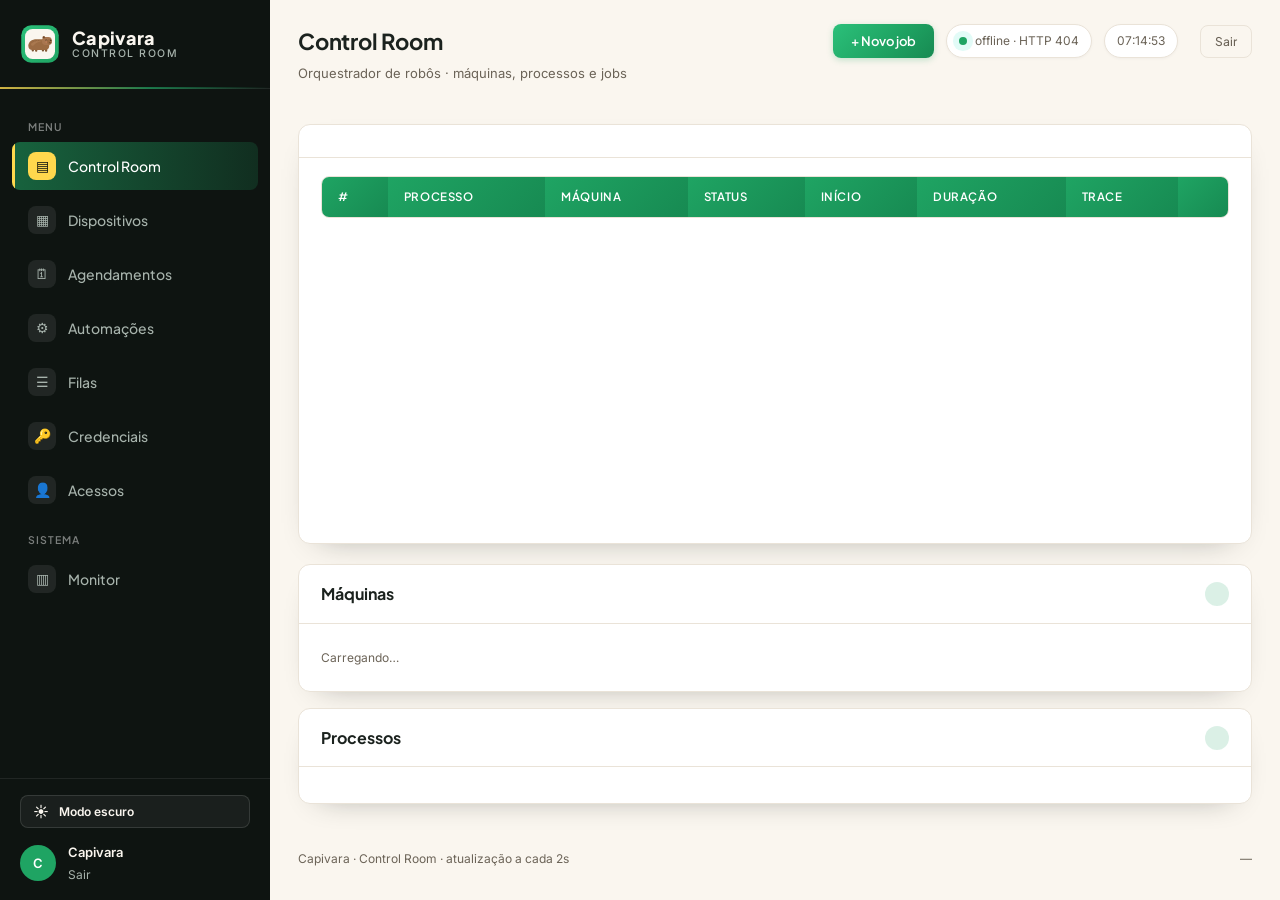
==== core/control_room/estatico/index.html @ 368e9190 "feat: Capivara — RPA em Python 100% em português Template low-code de RPA com Control Room, filas, a" ====
<!DOCTYPE html>
<html lang="pt-BR">
<head>
    <meta charset="utf-8">
    <meta name="viewport" content="width=device-width, initial-scale=1">
    <title>Capivara · Control Room</title>
    <link rel="icon" type="image/svg+xml" href="img/logo-capivara.svg">
    <link rel="preconnect" href="https://fonts.googleapis.com">
    <link rel="preconnect" href="https://fonts.gstatic.com" crossorigin>
    <link href="https://fonts.googleapis.com/css2?family=Plus+Jakarta+Sans:wght@400;500;600;700;800&family=Inter:wght@400;500;600&family=JetBrains+Mono:wght@400;500&display=swap" rel="stylesheet">
    <link rel="stylesheet" href="estilo.css">
</head>
<body>
    <div class="layout">
        <aside class="sidebar">
            <div class="sidebar-topo">
                <a class="sidebar-logo" href="/">
                    <img src="img/logo-capivara.svg" alt="Capivara" width="40" height="40" onerror="this.style.display='none'">
                    <span class="sidebar-marca">
                        <span class="sidebar-logo-text">Capivara</span>
                        <span class="sidebar-logo-sub">Control Room</span>
                    </span>
                </a>
            </div>
            <nav class="sidebar-nav">
                <p class="nav-titulo">Menu</p>
                <ul class="nav-lista">
                    <li class="nav-item ativo" data-secao="jobs">
                        <button type="button" class="nav-link" data-secao="jobs">
                            <span class="nav-icon">▤</span>
                            <span class="nav-texto">Control Room</span>
                        </button>
                    </li>
                    <li class="nav-item" data-secao="dispositivos">
                        <button type="button" class="nav-link" data-secao="dispositivos">
                            <span class="nav-icon">▦</span>
                            <span class="nav-texto">Dispositivos</span>
                        </button>
                    </li>
                    <li class="nav-item" data-secao="agendamentos">
                        <button type="button" class="nav-link" data-secao="agendamentos">
                            <span class="nav-icon">🗓</span>
                            <span class="nav-texto">Agendamentos</span>
                        </button>
                    </li>
                    <li class="nav-item" data-secao="automacoes">
                        <button type="button" class="nav-link" data-secao="automacoes">
                            <span class="nav-icon">⚙</span>
                            <span class="nav-texto">Automações</span>
                        </button>
                    </li>
                    <li class="nav-item" data-secao="filas">
                        <button type="button" class="nav-link" data-secao="filas">
                            <span class="nav-icon">☰</span>
                            <span class="nav-texto">Filas</span>
                        </button>
                    </li>
                    <li class="nav-item" data-secao="assets">
                        <button type="button" class="nav-link" data-secao="assets">
                            <span class="nav-icon">🔑</span>
                            <span class="nav-texto">Credenciais</span>
                        </button>
                    </li>
                    <li class="nav-item" data-secao="acessos">
                        <button type="button" class="nav-link" data-secao="acessos">
                            <span class="nav-icon">👤</span>
                            <span class="nav-texto">Acessos</span>
                        </button>
                    </li>
                </ul>
                <p class="nav-titulo">Sistema</p>
                <ul class="nav-lista">
                    <li class="nav-item" data-secao="monitor">
                        <button type="button" class="nav-link" data-secao="monitor">
                            <span class="nav-icon">▥</span>
                            <span class="nav-texto">Monitor</span>
                        </button>
                    </li>
                </ul>
            </nav>
            <div class="sidebar-rodape">
                <button type="button" class="tema-toggle" id="btn-tema" title="Alternar modo claro/escuro">
                    <span class="tema-icone" id="tema-icone">☀</span>
                    <span class="tema-texto" id="tema-texto">Modo escuro</span>
                </button>
                <div class="sidebar-usuario">
                    <span class="usuario-iniciais" id="sidebar-usuario-iniciais">C</span>
                    <div class="usuario-info">
                        <span class="usuario-nome" id="sidebar-usuario-nome">Capivara</span>
                        <span class="usuario-acao" id="btn-sair">Sair</span>
                    </div>
                </div>
            </div>
        </aside>

        <div class="conteudo">
            <header class="topo">
                <div class="topo-esq">
                    <h2 class="topo-titulo" id="topo-titulo">Control Room</h2>
                    <p class="topo-subtitulo" id="topo-subtitulo">Orquestrador de robôs · máquinas, processos e jobs</p>
                </div>
                <div class="topo-lado">
                    <button class="botao-primario" id="btn-novo">+ Novo job</button>
                    <span class="conexao" id="conexao">
                        <span class="pulso"></span><span id="conexao-texto">conectando…</span>
                    </span>
                    <span class="relogio" id="relogio">--:--:--</span>
                    <span class="usuario" id="usuario-area" hidden>
                        <span id="usuario-nome"></span>
                        <button class="botao-secundario" id="btn-sair-topo">Sair</button>
                    </span>
                </div>
            </header>

            <div class="aviso-auth oculto" id="faixa-alertas"></div>

            <section class="resumo" id="resumo" aria-label="Resumo"></section>

            <div class="main-grid">
                <div class="painel-principal">
                    <div class="card">
                        <div class="card-cabecalho">
                            <div class="filtros" id="filtros"></div>
                        </div>

                        <div class="card-corpo">
                            <div class="painel-aba" id="aba-jobs">
                                <div class="tabela-envolucro">
                                    <table class="tabela">
                                        <thead>
                                            <tr>
                                                <th>#</th><th>Processo</th><th>Máquina</th><th>Status</th>
                                                <th>Início</th><th>Duração</th><th>Trace</th><th></th>
                                            </tr>
                                        </thead>
                                        <tbody id="corpo-jobs"></tbody>
                                    </table>
                                </div>
                            </div>

                            <div class="painel-aba oculto" id="aba-dispositivos">
                                <form class="form-linha" id="form-maquina">
                                    <input type="text" id="mq-nome" placeholder="nome da máquina (ex.: PC-01)" required style="width:200px">
                                    <input type="text" id="mq-tags" placeholder="tags (ex.: sp, financeiro)" style="width:200px">
                                    <input type="text" id="mq-info" placeholder="observação (opcional)" style="width:200px">
                                    <button type="submit" class="botao-primario">Cadastrar máquina</button>
                                </form>

                                <div class="tabela-envolucro">
                                    <table class="tabela">
                                        <thead>
                                            <tr>
                                                <th>Máquina</th><th>Estado</th><th>Tags</th>
                                                <th>Última atividade</th><th>Token</th><th>Ações</th>
                                            </tr>
                                        </thead>
                                        <tbody id="corpo-dispositivos"></tbody>
                                    </table>
                                </div>

                                <div id="token-novo" class="token-box oculto"></div>
                            </div>

                            <div class="painel-aba oculto" id="aba-agendamentos">
                                <div class="barra-acoes">
                                    <button type="button" class="botao-primario" id="btn-novo-trigger">+ Novo agendamento</button>
                                    <span class="dica">Disparos automáticos por intervalo, horário ou cron.</span>
                                </div>

                                <form class="form-agendamento oculto" id="form-trigger">
                                    <div class="campo">
                                        <label for="tr-processo">Automação (robô)</label>
                                        <select id="tr-processo" required></select>
                                    </div>
                                    <div class="campo">
                                        <label for="tr-maquina">Onde executar</label>
                                        <select id="tr-maquina"><option value="">Qualquer máquina</option></select>
                                    </div>
                                    <div class="campo">
                                        <label for="tr-tag">Requisito (tag) — opcional</label>
                                        <input type="text" id="tr-tag" placeholder="ex.: sp, financeiro">
                                    </div>
                                    <div class="campo">
                                        <label for="tr-tipo">Recorrência</label>
                                        <select id="tr-tipo">
                                            <option value="intervalo">A cada…</option>
                                            <option value="diario">Diariamente às…</option>
                                            <option value="cron">Cron (avançado)…</option>
                                        </select>
                                    </div>
                                    <div class="campo">
                                        <label for="tr-intervalo">Intervalo (min)</label>
                                        <input type="number" id="tr-intervalo" min="1" value="30">
                                    </div>
                                    <div class="campo oculto" id="campo-hora">
                                        <label for="tr-hora">Horário</label>
                                        <input type="time" id="tr-hora" value="06:00">
                                    </div>
                                    <div class="campo oculto" id="campo-cron">
                                        <label for="tr-cron">Expressão cron</label>
                                        <input type="text" id="tr-cron" placeholder="*/15 9-18 * * seg-sex">
                                    </div>
                                    <div class="campo campo-largo">
                                        <label>Dias da semana</label>
                                        <div class="dias-semana" id="tr-dias">
                                            <label class="dia"><input type="checkbox" value="1" checked> Seg</label>
                                            <label class="dia"><input type="checkbox" value="2" checked> Ter</label>
                                            <label class="dia"><input type="checkbox" value="3" checked> Qua</label>
                                            <label class="dia"><input type="checkbox" value="4" checked> Qui</label>
                                            <label class="dia"><input type="checkbox" value="5" checked> Sex</label>
                                            <label class="dia"><input type="checkbox" value="6" checked> Sáb</label>
                                            <label class="dia"><input type="checkbox" value="7" checked> Dom</label>
                                        </div>
                                    </div>
                                    <div class="campo campo-largo">
                                        <label>Executar em</label>
                                        <div class="dias-semana">
                                            <label class="caixa"><input type="checkbox" id="tr-fins" checked> Fins de semana</label>
                                            <label class="caixa"><input type="checkbox" id="tr-feriados" checked> Feriados nacionais</label>
                                        </div>
                                    </div>
                                    <div class="campo campo-botao">
                                        <button type="submit" class="botao-primario">Agendar</button>
                                        <button type="button" class="botao-secundario" id="tr-cancelar">Cancelar</button>
                                    </div>
                                </form>

                                <div class="tabela-envolucro">
                                    <table class="tabela">
                                        <thead>
                                            <tr><th>#</th><th>Automação</th><th>Onde</th><th>Quando</th>
                                                <th>Dias</th><th>Próximo</th><th>Status</th><th>Ações</th></tr>
                                        </thead>
                                        <tbody id="corpo-triggers"></tbody>
                                    </table>
                                </div>
                            </div>

                            <div class="painel-aba oculto" id="aba-automacoes">
                                <form class="form-linha" id="form-pacote">
                                    <input type="file" id="au-arquivo" accept=".zip" style="min-width:240px">
                                    <input type="password" id="tr-senha-pacote" placeholder="senha do .zip (opcional)" style="width:180px">
                                    <button type="submit" class="botao-primario">Enviar .zip</button>
                                    <span class="dica">Envie um .zip com <code>rpa.json</code> + o script do robô.</span>
                                </form>

                                <form class="form-linha" id="form-pacote-git">
                                    <input type="url" id="au-git-url" placeholder="https://github.com/usuario/meu-robo.git"
                                        style="min-width:300px">
                                    <input type="text" id="au-git-ref" placeholder="branch/tag (opcional)" style="width:160px">
                                    <button type="submit" class="botao-primario">Instalar do Git</button>
                                    <span class="dica">Repositório <strong>público</strong> com <code>rpa.json</code> na raiz.</span>
                                </form>
                                <div id="pacote-resultado" class="oculto"></div>

                                <div class="tabela-envolucro">
                                    <table class="tabela">
                                        <thead>
                                            <tr><th>Automação</th><th>Descrição</th><th>Fluxo</th>
                                                <th>Navegador</th><th>Origem</th><th>Ações</th></tr>
                                        </thead>
                                        <tbody id="corpo-automacoes"></tbody>
                                    </table>
                                </div>
                            </div>

                            <div class="painel-aba oculto" id="aba-monitor">
                                <iframe id="frame-monitor" class="frame-monitor" title="Monitor de execuções"
                                    loading="lazy"></iframe>
                            </div>

            <div class="painel-aba oculto" id="aba-filas">
                <form class="form-linha" id="form-fila">
                    <input type="text" id="fi-nome" placeholder="nome (ex.: clientes)" required style="width:180px">
                    <select id="fi-processo"></select>
                    <input type="text" id="fi-desc" placeholder="descrição (opcional)" style="width:200px">
                    <button type="submit" class="botao-primario">Criar fila</button>
                </form>

                <div class="tabela-envolucro">
                    <table class="tabela">
                        <thead>
                            <tr><th>Fila</th><th>Processo executor</th><th>Itens</th><th>Progresso</th><th></th></tr>
                        </thead>
                        <tbody id="corpo-filas"></tbody>
                    </table>
                </div>

                <div id="detalhe-fila" class="oculto bloco-detalhe">
                    <div class="bloco-topo">
                        <h3 id="detalhe-fila-titulo">—</h3>
                        <span class="acionar oculto" id="detalhe-fila-fechar">fechar</span>
                    </div>
                    <form class="form-linha" id="form-fila-processos">
                        <label class="rotulo-inline">Executores (round-robin)
                            <select id="fi-processos" multiple style="min-width:280px;height:70px"></select>
                        </label>
                        <button type="submit" class="botao-primario">Salvar executores</button>
                    </form>

                    <form class="form-linha" id="form-itens">
                        <textarea id="fi-itens-json" rows="2" placeholder='[{ "nome": "ACME", "uf": "SP", "prioridade": 2 }]' required></textarea>
                        <input type="text" id="fi-ref-campo" placeholder="ref (campo)" style="width:140px">
                        <input type="number" id="fi-prioridade" value="0" min="0" style="width:100px" title="prioridade padrão (maior = primeiro)">
                        <button type="submit" class="botao-primario">+ Itens</button>
                    </form>

                    <div class="filtros" id="filtros-itens"></div>

                    <div class="tabela-envolucro">
                        <table class="tabela">
                            <thead><tr><th>#</th><th>Referência</th><th>Status</th><th>Prioridade</th><th>Dados / mensagem</th></tr></thead>
                            <tbody id="corpo-itens"></tbody>
                        </table>
                    </div>
                </div>
            </div>

            <div class="painel-aba oculto" id="aba-assets">
                <form class="form-linha" id="form-asset">
                    <input type="text" id="as-nome" placeholder="nome (ex.: portal)" required style="width:160px">
                    <input type="text" id="as-usuario" placeholder="usuário (opcional)" style="width:150px">
                    <input type="text" id="as-valor" placeholder="valor/senha" required style="width:150px">
                    <select id="as-tipo" style="width:110px">
                        <option value="segredo">segredo</option>
                        <option value="texto">texto</option>
                    </select>
                    <input type="text" id="as-desc" placeholder="descrição (opcional)" style="width:160px">
                    <button type="submit" class="botao-primario">Salvar</button>
                </form>
                <div class="tabela-envolucro">
                    <table class="tabela">
                        <thead>
                            <tr><th>Nome</th><th>Usuário</th><th>Valor</th><th>Tipo</th><th>v</th><th>Descrição</th><th></th></tr>
                        </thead>
                        <tbody id="corpo-assets"></tbody>
                    </table>
                </div>
                <h4 class="subtitulo">Auditoria recente
                    <button type="button" class="botao-secundario" id="btn-expurgar">Expurgar antigos</button>
                    <a class="botao-secundario" id="link-csv" href="/api/orq/auditoria/exportar" download>Exportar CSV</a>
                </h4>
                <div class="tabela-envolucro">
                    <table class="tabela">
                        <thead>
                            <tr><th>Hora</th><th>Ator</th><th>Ação</th><th>Recurso</th><th>Resultado</th></tr>
                        </thead>
                        <tbody id="corpo-auditoria"></tbody>
                    </table>
                </div>
            </div>

                            <div class="painel-aba oculto" id="aba-acessos">
                                <form class="form-linha" id="form-usuario">
                                    <input type="text" id="us-nome" placeholder="nome" required style="width:130px">
                                    <input type="email" id="us-email" placeholder="email" required style="width:180px">
                                    <input type="password" id="us-senha" placeholder="senha" required style="width:130px">
                                    <input type="text" id="us-papeis" placeholder="papéis (ex.: admin,operador)" style="width:200px">
                                    <label class="caixa"><input type="checkbox" id="us-admin"> admin</label>
                                    <button type="submit" class="botao-primario">Criar usuário</button>
                                </form>

                                <div class="tabela-envolucro">
                                    <table class="tabela">
                                        <thead>
                                            <tr><th>Nome</th><th>E-mail</th><th>Papéis</th><th>Permissões</th><th>Admin</th><th></th></tr>
                                        </thead>
                                        <tbody id="corpo-usuarios"></tbody>
                                    </table>
                                </div>

                                <h4 class="subtitulo">Papéis</h4>
                                <form class="form-linha" id="form-papel">
                                    <input type="text" id="pa-nome" placeholder="nome do papel" required style="width:150px">
                                    <input type="text" id="pa-permissoes" placeholder="permissoes separadas por vírgula" style="width:340px">
                                    <button type="submit" class="botao-primario">Salvar papel</button>
                                </form>
                                <div class="tabela-envolucro">
                                    <table class="tabela">
                                        <thead><tr><th>Papel</th><th>Permissões</th></tr></thead>
                                        <tbody id="corpo-papeis"></tbody>
                                    </table>
                                </div>
                            </div>
                        </div>
                    </div>
                </div>

                <div class="painel-lateral">
                    <div class="card">
                        <div class="card-cabecalho">
                            <h3 class="card-titulo">Máquinas</h3>
                            <span id="qtd-maquinas" class="contador"></span>
                        </div>
                        <div class="card-corpo lista" id="lista-maquinas"><p class="vazio">Carregando…</p></div>
                    </div>
                    <div class="card">
                        <div class="card-cabecalho">
                            <h3 class="card-titulo">Processos</h3>
                            <span class="contador" id="qtd-processos"></span>
                        </div>
                        <div class="card-corpo lista" id="lista-processos"></div>
                    </div>
                </div>
            </div>

            <footer class="rodape">
                <span>Capivara · Control Room · atualização a cada 2s</span>
                <span id="atualizado">—</span>
            </footer>
        </div>
    </div>

    <dialog id="dialog-login" class="modal">
        <form method="dialog" id="form-login">
            <h3>Entrar na Capivara</h3>
            <label>E-mail
                <input type="email" id="login-email" required autocomplete="username">
            </label>
            <label>Senha
                <input type="password" id="login-senha" required autocomplete="current-password">
            </label>
            <p class="erro-login" id="login-erro"></p>
            <div class="modal-acoes">
                <button type="submit" class="botao-primario">Entrar</button>
            </div>
        </form>
    </dialog>

    <dialog id="dialog-job" class="modal modal-larga">
        <div class="job-detalhe">
            <div class="modal-topo">
                <h3 id="job-titulo">Job</h3>
                <button type="button" class="botao-secundario" id="job-fechar">Fechar</button>
            </div>
            <div id="job-resumo" class="job-resumo"></div>
            <div class="modal-acoes" id="job-acoes"></div>
            <h4 class="subtitulo">Trace (passo a passo)</h4>
            <div id="job-trace" class="trace"><p class="vazio">Carregando…</p></div>
        </div>
    </dialog>

    <dialog id="modal" class="modal">
        <form method="dialog" id="form-job">
            <h3>Disparar novo job</h3>
            <label>Processo
                <select id="campo-processo" required></select>
            </label>
            <label>Máquina
                <select id="campo-maquina"><option value="">Qualquer máquina disponível</option></select>
            </label>
            <label>Requisito (tag / pool) — opcional
                <input type="text" id="campo-tag" placeholder="ex.: sp, financeiro">
            </label>
            <label>Observação
                <input type="text" id="campo-obs" placeholder="opcional">
            </label>
            <div class="modal-acoes">
                <button type="button" class="botao-secundario" id="btn-cancelar-modal">Cancelar</button>
                <button type="submit" class="botao-primario">Executar</button>
            </div>
        </form>
    </dialog>

    <script src="painel.js"></script>
</body>
</html>
---- core/control_room/estatico/estilo.css ----
/* Capivara · Control Room — paleta da marca (mata, verde, amarelo, areia) */
:root {
    --sidebar-bg: #0E1411;
    --sidebar-text: #FAF6EF;
    --sidebar-text-muted: #A7B3AC;
    --primary: #1FA463;
    --primary-hover: #178A52;
    --accent: #FFD84D;
    --bg: #FAF6EF;
    --card-bg: #FFFFFF;
    --card-border: #EAE3D8;
    --text-primary: #1B221E;
    --text-secondary: #6B6357;
    --table-header: #1FA463;
    --table-header-text: #FFFFFF;
    --success: #1FA463;
    --warning: #E0A400;
    --error: #C0392B;
    --info: #1F5FD1;
    --shadow: 0 12px 32px -22px rgba(14, 20, 17, 0.45);
    --radius: 12px;
    --radius-sm: 8px;
}

[data-theme="dark"] {
    --sidebar-bg: #0A0F0C;
    --sidebar-text: #F3F0E9;
    --sidebar-text-muted: #A6B2AB;
    --primary: #2BC07A;
    --primary-hover: #35D089;
    --accent: #FFD84D;
    --bg: #0E1411;
    --card-bg: #151D18;
    --card-border: #23302A;
    --text-primary: #F3F0E9;
    --text-secondary: #A6B2AB;
    --table-header: #168A52;
    --table-header-text: #F3F0E9;
    --success: #3DD68C;
    --warning: #FFD84D;
    --error: #F87171;
    --info: #6AA6FF;
    --shadow: 0 20px 40px -30px rgba(0, 0, 0, 0.9);
}

* {
    margin: 0;
    padding: 0;
    box-sizing: border-box;
    font-family: 'Inter', -apple-system, BlinkMacSystemFont, 'Segoe UI', Arial, sans-serif;
}

[data-theme="dark"] {
    color-scheme: dark;
}

body {
    background: var(--bg);
    color: var(--text-primary);
    font-size: 14px;
    line-height: 1.6;
    transition: background-color 0.25s ease, color 0.25s ease;
}

.oculto {
    display: none !important;
}

.card,
.cartao-resumo,
.tabela-envolucro,
.item-lista,
.bloco-detalhe,
.conexao,
.relogio,
.modal form,
input,
select,
textarea {
    transition: background-color 0.25s ease, color 0.25s ease, border-color 0.25s ease;
}

h1, h2, h3, h4, h5, h6 {
    font-family: 'Plus Jakarta Sans', 'Inter', sans-serif;
    font-weight: 600;
    color: var(--text-primary);
}

/* Layout */
.layout {
    display: flex;
    min-height: 100vh;
}

/* Sidebar */
.sidebar {
    width: 270px;
    background: var(--sidebar-bg);
    color: var(--sidebar-text);
    display: flex;
    flex-direction: column;
    position: fixed;
    left: 0;
    top: 0;
    bottom: 0;
    z-index: 10;
}

.sidebar-topo {
    padding: 24px 20px;
    border-bottom: 1px solid rgba(255,255,255,0.08);
    position: relative;
}

.sidebar-topo::after {
    content: "";
    position: absolute;
    left: 0;
    right: 0;
    bottom: -1px;
    height: 2px;
    background: linear-gradient(90deg, var(--accent), rgba(31, 164, 99, 0.85) 55%, transparent);
    opacity: 0.8;
}

.sidebar-logo {
    display: flex;
    align-items: center;
    gap: 12px;
    text-decoration: none;
    color: var(--sidebar-text);
}

.sidebar-logo img {
    height: 40px;
    width: auto;
    display: block;
}

.sidebar-marca {
    display: flex;
    flex-direction: column;
    line-height: 1.15;
}

.sidebar-logo-text {
    font-family: 'Plus Jakarta Sans', sans-serif;
    font-size: 18px;
    font-weight: 800;
    letter-spacing: 0.3px;
}

.sidebar-logo-sub {
    font-family: 'Inter', sans-serif;
    font-size: 10.5px;
    font-weight: 500;
    letter-spacing: 1.5px;
    text-transform: uppercase;
    color: var(--sidebar-text-muted);
}

.sidebar-nav {
    flex: 1;
    padding: 16px 12px;
}

.nav-lista {
    list-style: none;
    display: flex;
    flex-direction: column;
    gap: 6px;
}

.nav-item {
    border-radius: var(--radius-sm);
    overflow: hidden;
}

.nav-link {
    display: flex;
    align-items: center;
    gap: 12px;
    padding: 10px 16px;
    color: var(--sidebar-text-muted);
    text-decoration: none;
    transition: all 0.2s ease;
    font-family: 'Plus Jakarta Sans', sans-serif;
    font-size: 14px;
    font-weight: 500;
}

.nav-link:hover {
    background: rgba(255,255,255,0.06);
    color: var(--sidebar-text);
}

.nav-link:hover .nav-icon {
    background: rgba(255,255,255,0.16);
}

.nav-item.ativo .nav-link {
    background: linear-gradient(90deg, rgba(31, 164, 99, 0.55), rgba(31, 164, 99, 0.18));
    color: #fff;
    box-shadow: inset 3px 0 0 var(--accent);
}

.nav-icon {
    width: 28px;
    height: 28px;
    flex: 0 0 28px;
    display: inline-flex;
    align-items: center;
    justify-content: center;
    font-size: 14px;
    line-height: 1;
    background: rgba(255, 255, 255, 0.08);
    border-radius: 8px;
    transition: background 0.2s ease, color 0.2s ease;
}

.nav-item.ativo .nav-icon {
    background: var(--accent);
    color: #0E1411;
}

.nav-texto {
    font-family: 'Plus Jakarta Sans', sans-serif;
}

.sidebar-rodape {
    padding: 16px 20px;
    border-top: 1px solid rgba(255,255,255,0.08);
    display: flex;
    flex-direction: column;
    gap: 14px;
}

.tema-toggle {
    display: flex;
    align-items: center;
    gap: 10px;
    width: 100%;
    padding: 8px 12px;
    border-radius: var(--radius-sm);
    border: 1px solid rgba(255,255,255,0.12);
    background: rgba(255,255,255,0.05);
    color: var(--sidebar-text);
    font-family: 'Plus Jakarta Sans', sans-serif;
    font-size: 12px;
    font-weight: 600;
    cursor: pointer;
    transition: all 0.2s ease;
}

.tema-toggle:hover {
    background: rgba(255,255,255,0.12);
    border-color: rgba(255, 223, 0, 0.5);
}

.tema-icone {
    font-size: 15px;
    line-height: 1;
}

.tema-texto {
    flex: 1;
    text-align: left;
}

.sidebar-usuario {
    display: flex;
    align-items: center;
    gap: 12px;
}

.usuario-iniciais {
    width: 36px;
    height: 36px;
    border-radius: 50%;
    background: var(--primary);
    color: #fff;
    display: flex;
    align-items: center;
    justify-content: center;
    font-weight: 600;
    font-size: 13px;
    letter-spacing: 0.5px;
}

.usuario-info {
    display: flex;
    flex-direction: column;
    gap: 2px;
    min-width: 0;
}

.usuario-nome {
    font-size: 13px;
    font-weight: 600;
    color: var(--sidebar-text);
    white-space: nowrap;
    overflow: hidden;
    text-overflow: ellipsis;
    max-width: 170px;
}

.usuario-acao {
    font-size: 12px;
    color: var(--sidebar-text-muted);
    cursor: pointer;
    transition: color 0.2s ease;
}

.usuario-acao:hover {
    color: #fff;
    text-decoration: underline;
}

/* Conteudo */
.conteudo {
    flex: 1;
    margin-left: 270px;
    padding: 24px 28px 32px;
    display: flex;
    flex-direction: column;
    gap: 20px;
    min-height: 100vh;
}

/* Topo */
.topo {
    display: flex;
    align-items: flex-start;
    justify-content: space-between;
    gap: 24px;
    flex-wrap: wrap;
}

.topo-esq {
    display: flex;
    flex-direction: column;
    gap: 4px;
}

.topo-titulo {
    font-size: 22px;
    font-weight: 700;
    color: var(--text-primary);
    letter-spacing: -0.01em;
}

.topo-subtitulo {
    font-size: 13px;
    color: var(--text-secondary);
}

.topo-lado {
    display: flex;
    align-items: center;
    gap: 12px;
    flex-wrap: wrap;
    justify-content: flex-end;
}

/* Aviso auth */
.aviso-auth {
    background: #FFF7D9;
    border: 1px solid #FFE28A;
    color: #6B5200;
    padding: 10px 16px;
    border-radius: var(--radius-sm);
    font-size: 12.5px;
    display: flex;
    flex-wrap: wrap;
    gap: 8px;
    align-items: center;
    max-height: 120px;
    overflow: hidden;
}

.aviso-auth strong { font-family: 'Plus Jakarta Sans', sans-serif; margin-right: 4px; }
.aviso-icone { font-size: 15px; }

.aviso-auth.oculto {
    display: none;
}

[data-theme="dark"] .aviso-auth {
    background: rgba(255, 216, 77, 0.10);
    border-color: rgba(255, 216, 77, 0.35);
    color: var(--warning);
}

/* Botões */
.botao-primario {
    background: linear-gradient(135deg, #2BC07A, #1FA463 55%, #178A52);
    color: #fff;
    border: none;
    border-radius: var(--radius-sm);
    padding: 9px 18px;
    font-family: 'Plus Jakarta Sans', sans-serif;
    font-weight: 600;
    font-size: 13px;
    cursor: pointer;
    transition: all 0.2s ease;
    box-shadow: 0 2px 6px rgba(31, 164, 99, 0.25);
}

.botao-primario:hover {
    background: linear-gradient(135deg, #35D089, #22B06E 55%, #1FA463);
    box-shadow: 0 6px 14px rgba(31, 164, 99, 0.35);
    transform: translateY(-1px);
}

.botao-secundario {
    background: transparent;
    color: var(--text-secondary);
    border: 1px solid var(--card-border);
    border-radius: var(--radius-sm);
    padding: 8px 14px;
    font-family: 'Plus Jakarta Sans', sans-serif;
    font-weight: 500;
    font-size: 12px;
    cursor: pointer;
    transition: all 0.2s ease;
}

.botao-secundario:hover {
    color: var(--primary);
    border-color: rgba(31, 164, 99, 0.5);
}

/* Conexão / relógio / usuário topo */
.conexao {
    display: flex;
    align-items: center;
    gap: 8px;
    font-size: 12px;
    color: var(--text-secondary);
    background: var(--card-bg);
    padding: 6px 12px;
    border-radius: 20px;
    border: 1px solid var(--card-border);
    box-shadow: 0 1px 3px rgba(15, 23, 42, 0.04);
}

.pulso {
    width: 8px;
    height: 8px;
    border-radius: 50%;
    background: var(--success);
    box-shadow: 0 0 0 6px rgba(19, 222, 185, 0.12);
    animation: pulso 2s infinite;
}

@keyframes pulso {
    0% { box-shadow: 0 0 0 0 rgba(19, 222, 185, 0.25); }
    70% { box-shadow: 0 0 0 6px rgba(19, 222, 185, 0); }
    100% { box-shadow: 0 0 0 0 rgba(19, 222, 185, 0); }
}

.relogio {
    font-size: 12px;
    color: var(--text-secondary);
    background: var(--card-bg);
    padding: 6px 12px;
    border-radius: 20px;
    border: 1px solid var(--card-border);
    box-shadow: 0 1px 3px rgba(15, 23, 42, 0.04);
}

.usuario {
    display: flex;
    align-items: center;
    gap: 10px;
    font-size: 13px;
    color: var(--text-primary);
}

/* Resumo */
.resumo {
    display: grid;
    grid-template-columns: repeat(auto-fit, minmax(220px, 1fr));
    gap: 16px;
}

.cartao-resumo {
    background: var(--card-bg);
    border-radius: var(--radius);
    box-shadow: var(--shadow);
    padding: 18px 20px;
    display: flex;
    flex-direction: column;
    gap: 6px;
    border: 1px solid var(--card-border);
}

.cartao-resumo .rotulo {
    font-size: 12px;
    color: var(--text-secondary);
    text-transform: uppercase;
    letter-spacing: 0.5px;
    font-family: 'Plus Jakarta Sans', sans-serif;
}

.cartao-resumo .valor {
    font-size: 26px;
    font-weight: 700;
    color: var(--text-primary);
    font-family: 'Plus Jakarta Sans', sans-serif;
}

.cartao-resumo .detalhe {
    font-size: 12px;
    color: var(--text-secondary);
}

/* Main grid */
.main-grid {
    display: grid;
    grid-template-columns: 1fr 320px;
    gap: 20px;
    align-items: start;
}

@media (max-width: 1280px) {
    .main-grid {
        grid-template-columns: 1fr;
    }
}

/* Cards */
.card {
    background: var(--card-bg);
    border-radius: var(--radius);
    box-shadow: var(--shadow);
    border: 1px solid var(--card-border);
    display: flex;
    flex-direction: column;
    overflow: hidden;
}

.painel-principal .card {
    min-height: 420px;
}

.card + .card {
    margin-top: 16px;
}

.card-cabecalho {
    display: flex;
    align-items: center;
    justify-content: space-between;
    padding: 16px 22px;
    gap: 16px;
    flex-wrap: wrap;
    border-bottom: 1px solid var(--card-border);
}

.card-titulo {
    font-size: 16px;
    font-weight: 700;
    color: var(--text-primary);
    font-family: 'Plus Jakarta Sans', sans-serif;
}

.card-corpo {
    padding: 18px 22px;
    display: flex;
    flex-direction: column;
    gap: 16px;
}

/* Abas */
.abas {
    display: flex;
    gap: 8px;
    flex-wrap: wrap;
}

.aba {
    background: transparent;
    border: none;
    padding: 8px 14px;
    border-radius: var(--radius-sm);
    font-family: 'Plus Jakarta Sans', sans-serif;
    font-weight: 600;
    font-size: 13px;
    color: var(--text-secondary);
    cursor: pointer;
    transition: all 0.2s ease;
}

.aba:hover {
    color: var(--primary);
    background: rgba(31, 164, 99, 0.08);
}

.aba.ativo {
    background: rgba(31, 164, 99, 0.14);
    color: var(--primary);
}

/* Filtros */
.filtros {
    display: flex;
    gap: 10px;
    flex-wrap: wrap;
    align-items: center;
}

.filtros button,
.filtros a {
    border: 1px solid var(--card-border);
    background: var(--card-bg);
    color: var(--text-secondary);
    padding: 7px 12px;
    border-radius: var(--radius-sm);
    font-size: 12px;
    font-family: 'Plus Jakarta Sans', sans-serif;
    cursor: pointer;
    transition: all 0.2s ease;
    text-decoration: none;
}

.filtros button:hover,
.filtros a:hover {
    border-color: rgba(31, 164, 99, 0.5);
    color: var(--primary);
}

.filtros button.ativo,
.filtros button.ativo:hover {
    color: #fff;
    background: var(--primary);
    border-color: var(--primary);
    font-weight: 600;
}

/* Painel aba */
.painel-aba {
    display: flex;
    flex-direction: column;
    gap: 16px;
}

.painel-aba.oculto {
    display: none;
}

/* Monitor embutido (mantém a sidebar da Control Room) */
.frame-monitor {
    width: 100%;
    height: calc(100vh - 200px);
    min-height: 520px;
    border: 1px solid var(--card-border);
    border-radius: var(--radius);
    background: var(--card-bg);
}

/* Form linha */
.form-linha {
    display: flex;
    flex-wrap: wrap;
    gap: 10px;
    align-items: center;
}

.form-linha input,
.form-linha select,
.form-linha textarea {
    border: 1px solid var(--card-border);
    border-radius: var(--radius-sm);
    padding: 8px 10px;
    font-size: 13px;
    color: var(--text-primary);
    background: var(--card-bg);
    font-family: 'Inter', sans-serif;
}

.form-linha input:focus,
.form-linha select:focus,
.form-linha textarea:focus {
    outline: none;
    border-color: rgba(31, 164, 99, 0.8);
    box-shadow: 0 0 0 3px rgba(31, 164, 99, 0.12);
}

.form-linha textarea {
    min-width: 280px;
    flex: 1;
    min-height: 60px;
    resize: vertical;
}

.caixa {
    display: flex;
    align-items: center;
    gap: 8px;
    font-size: 13px;
    color: var(--text-secondary);
}

/* Tabela */
.tabela-envolucro {
    border: 1px solid var(--card-border);
    border-radius: var(--radius-sm);
    overflow: auto;
    background: var(--card-bg);
}

.tabela {
    width: 100%;
    border-collapse: collapse;
    min-width: 720px;
    font-size: 13px;
}

.tabela thead th {
    background: linear-gradient(135deg, #1FA463, #178A52);
    color: var(--table-header-text);
    text-align: left;
    padding: 11px 16px;
    font-family: 'Plus Jakarta Sans', sans-serif;
    font-weight: 600;
    font-size: 11.5px;
    text-transform: uppercase;
    letter-spacing: 0.6px;
    white-space: nowrap;
}

[data-theme="dark"] .tabela thead th {
    background: linear-gradient(135deg, #168A52, #0E6B3F);
}

.tabela tbody tr {
    border-bottom: 1px solid var(--card-border);
    transition: background 0.2s ease;
}

.tabela tbody tr:nth-child(even) {
    background: rgba(31, 164, 99, 0.025);
}

.tabela tbody tr:hover {
    background: rgba(31, 164, 99, 0.06);
}

.tabela tbody tr:last-child {
    border-bottom: none;
}

.tabela td {
    padding: 10px 16px;
    color: var(--text-primary);
    vertical-align: middle;
    white-space: nowrap;
}

.tabela td:last-child {
    text-align: right;
    white-space: nowrap;
}

/* Tags/status */
.tag {
    display: inline-flex;
    align-items: center;
    gap: 6px;
    padding: 4px 10px;
    border-radius: 999px;
    font-size: 11px;
    font-weight: 600;
    font-family: 'Plus Jakarta Sans', sans-serif;
    text-transform: uppercase;
    letter-spacing: 0.4px;
    background: rgba(93, 135, 255, 0.12);
    color: var(--info);
}

.tag.pendente { background: rgba(183, 148, 0, 0.18); color: #9A7400; }
.tag.em_execucao { background: rgba(31, 95, 209, 0.16); color: var(--info); }
.tag.concluido { background: rgba(31, 164, 99, 0.16); color: var(--success); }
.tag.finalizado { background: rgba(31, 164, 99, 0.16); color: var(--success); }
.tag.falhou,
.tag.erro_sistemico { background: rgba(192, 57, 43, 0.14); color: var(--error); }
.tag.erro_negocio { background: rgba(183, 148, 0, 0.2); color: #9A7400; }
.tag.erro_critico { background: rgba(192, 57, 43, 0.18); color: var(--error); }
.tag.cancelado { background: rgba(107, 114, 128, 0.16); color: var(--text-secondary); }
.tag.ativo { background: rgba(31, 164, 99, 0.16); color: var(--success); }
.tag.pausado { background: rgba(107, 114, 128, 0.16); color: var(--text-secondary); }
.tag.pacote { background: rgba(31, 95, 209, 0.14); color: var(--info); }
.tag.git { background: rgba(31, 164, 99, 0.16); color: var(--success); }
.tag.processando { background: rgba(31, 95, 209, 0.14); color: var(--info); }
.tag.iniciado { background: rgba(107, 114, 128, 0.16); color: var(--text-secondary); }
.tag.pausada { background: rgba(107, 114, 128, 0.16); color: var(--text-secondary); border: 1px dashed rgba(107, 114, 128, 0.6); }

[data-theme="dark"] .tag.pendente { background: rgba(255, 216, 77, 0.18); color: var(--warning); }
[data-theme="dark"] .tag.erro_negocio { background: rgba(255, 216, 77, 0.2); color: var(--warning); }

/* Lista lateral */
.lista {
    display: flex;
    flex-direction: column;
    gap: 10px;
}

.item-lista {
    display: flex;
    flex-direction: column;
    gap: 4px;
    padding: 10px 12px;
    border: 1px solid var(--card-border);
    border-radius: var(--radius-sm);
    background: rgba(248, 249, 252, 0.6);
}

.item-lista .linha {
    display: flex;
    align-items: center;
    justify-content: space-between;
    gap: 10px;
}

.item-lista .nome {
    font-weight: 600;
    font-size: 13px;
    color: var(--text-primary);
}

.item-lista .meta {
    font-size: 12px;
    color: var(--text-secondary);
}

/* Contador */
.contador {
    display: inline-flex;
    align-items: center;
    justify-content: center;
    min-width: 24px;
    height: 24px;
    border-radius: 999px;
    background: rgba(31, 164, 99, 0.16);
    color: var(--primary);
    font-size: 11px;
    font-weight: 600;
    font-family: 'Plus Jakarta Sans', sans-serif;
    padding: 0 8px;
}

/* Vazio */
.vazio {
    font-size: 12px;
    color: var(--text-secondary);
    padding: 6px 0;
}

/* Bloco detalhe */
.bloco-detalhe {
    border: 1px solid var(--card-border);
    border-radius: var(--radius-sm);
    padding: 16px 18px;
    display: flex;
    flex-direction: column;
    gap: 12px;
    background: rgba(248, 249, 252, 0.6);
}

.bloco-detalhe.oculto {
    display: none;
}

/* Subtitulo */
.subtitulo {
    font-size: 14px;
    font-weight: 600;
    color: var(--text-primary);
    display: flex;
    align-items: center;
    gap: 12px;
    flex-wrap: wrap;
    font-family: 'Plus Jakarta Sans', sans-serif;
}

/* Modal */
.modal {
    border: none;
    border-radius: var(--radius);
    box-shadow: var(--shadow);
    padding: 0;
    max-width: 460px;
    width: calc(100% - 24px);
    margin: auto;
    max-height: 90vh;
    overflow: auto;
}

.modal::backdrop {
    background: rgba(15, 23, 42, 0.45);
}

.modal form {
    display: flex;
    flex-direction: column;
    gap: 14px;
    padding: 22px 24px;
    background: var(--card-bg);
}

.modal h3 {
    font-size: 16px;
    font-weight: 700;
    color: var(--text-primary);
    font-family: 'Plus Jakarta Sans', sans-serif;
}

.modal label {
    display: flex;
    flex-direction: column;
    gap: 6px;
    font-size: 13px;
    color: var(--text-secondary);
}

.modal input,
.modal select {
    border: 1px solid var(--card-border);
    border-radius: var(--radius-sm);
    padding: 8px 10px;
    font-size: 13px;
    color: var(--text-primary);
    background: var(--card-bg);
}

.modal input:focus,
.modal select:focus {
    outline: none;
    border-color: rgba(31, 164, 99, 0.8);
    box-shadow: 0 0 0 3px rgba(31, 164, 99, 0.12);
}

.modal-acoes {
    display: flex;
    justify-content: flex-end;
    gap: 10px;
    margin-top: 4px;
}

.erro-login {
    color: var(--error);
    font-size: 12px;
    min-height: 18px;
}

/* Rodape */
.rodape {
    margin-top: auto;
    display: flex;
    align-items: center;
    justify-content: space-between;
    gap: 12px;
    flex-wrap: wrap;
    font-size: 12px;
    color: var(--text-secondary);
}

/* Permissões */
.permissoes {
    display: flex;
    flex-wrap: wrap;
    gap: 6px;
}

.perm-tag {
    background: rgba(90, 106, 133, 0.14);
    color: var(--text-secondary);
    padding: 2px 8px;
    border-radius: 999px;
    font-size: 11px;
}

.acionar {
    font-size: 12px;
    color: var(--primary);
    cursor: pointer;
}

.acionar:hover {
    text-decoration: underline;
}

/* ===== Modo escuro: ajustes pontuais ===== */
[data-theme="dark"] .tabela tbody tr:nth-child(even) {
    background: rgba(255, 255, 255, 0.025);
}

[data-theme="dark"] .tabela tbody tr:hover {
    background: rgba(255, 255, 255, 0.05);
}

[data-theme="dark"] .item-lista,
[data-theme="dark"] .bloco-detalhe {
    background: rgba(255, 255, 255, 0.03);
}

[data-theme="dark"] .conexao,
[data-theme="dark"] .relogio {
    box-shadow: none;
}

[data-theme="dark"] .modal::backdrop {
    background: rgba(0, 0, 0, 0.6);
}

/* ===== Componentes alinhados ao Monitor ===== */
.cartao {
    background: var(--card-bg);
    border: 1px solid var(--card-border);
    border-radius: var(--radius);
    padding: 16px 18px;
    position: relative;
    overflow: hidden;
    box-shadow: var(--shadow);
    transition: transform .18s ease, border-color .18s ease, box-shadow .18s ease;
}
.cartao::before {
    content: "";
    position: absolute; left: 0; top: 0; bottom: 0; width: 4px;
    background: linear-gradient(180deg, var(--cor), color-mix(in srgb, var(--cor) 40%, transparent));
    opacity: 0;
}
/* Cards de resumo (KPI) — recebem --cor */
.cartao[style*="--cor"] {
    background: linear-gradient(165deg, color-mix(in srgb, var(--cor) 11%, var(--card-bg)) 0%, var(--card-bg) 62%);
    border-color: color-mix(in srgb, var(--cor) 26%, var(--card-border));
}
.cartao[style*="--cor"]::before { opacity: 1; }
.cartao[style*="--cor"]:hover {
    transform: translateY(-3px);
    border-color: color-mix(in srgb, var(--cor) 50%, var(--card-border));
    box-shadow: 0 18px 34px -20px color-mix(in srgb, var(--cor) 60%, transparent);
}
.cartao .cartao-icone {
    position: absolute;
    top: 12px;
    right: 12px;
    width: 32px;
    height: 32px;
    border-radius: 9px;
    display: flex;
    align-items: center;
    justify-content: center;
    font-size: 15px;
    line-height: 1;
    background: color-mix(in srgb, var(--cor, #8A8378) 16%, transparent);
    color: var(--cor, var(--text-secondary));
}
.cartao .valor { font-size: 30px; font-weight: 700; font-variant-numeric: tabular-nums; font-family: 'Plus Jakarta Sans', sans-serif; line-height: 1.15; }
.cartao .rotulo { color: var(--text-secondary); font-size: 12px; margin-top: 2px; }

/* Badge de status */
.badge {
    display: inline-flex;
    align-items: center;
    gap: 6px;
    font-size: 11px;
    font-weight: 600;
    padding: 3px 9px;
    border-radius: 999px;
    white-space: nowrap;
    color: var(--cor, var(--text-secondary));
    background: color-mix(in srgb, var(--cor, #8A8378) 15%, transparent);
    border: 1px solid color-mix(in srgb, var(--cor) 45%, transparent);
    font-family: 'Plus Jakarta Sans', sans-serif;
}
.badge .ponto { width: 7px; height: 7px; border-radius: 50%; background: var(--cor); }
.badge.em_execucao .ponto,
.badge.processando .ponto { animation: piscar 1.1s infinite; }
@keyframes piscar { 50% { opacity: .25; } }

/* Chips de filtro */
.chip {
    border: 1px solid var(--card-border);
    background: transparent;
    color: var(--text-secondary);
    border-radius: 999px;
    padding: 4px 12px;
    font-size: 11.5px;
    font-family: 'Plus Jakarta Sans', sans-serif;
    cursor: pointer;
    transition: all .12s ease;
}
.chip:hover { color: var(--primary); border-color: rgba(31, 164, 99, .5); }
.chip.ativo { color: #fff; background: var(--primary); border-color: var(--primary); font-weight: 600; }

/* Botões pequenos de ação (tabelas) */
.acao {
    border: 1px solid var(--card-border);
    background: transparent;
    color: var(--text-secondary);
    border-radius: var(--radius-sm);
    padding: 4px 10px;
    font-size: 11.5px;
    font-family: 'Plus Jakarta Sans', sans-serif;
    cursor: pointer;
    transition: all .12s ease;
}
.acao:hover { color: var(--primary); border-color: rgba(31, 164, 99, .5); background: rgba(31, 164, 99, .06); }
.acao.perigo:hover { color: #C0392B; border-color: rgba(192, 57, 43, .5); background: rgba(192, 57, 43, .06); }
.acoes { display: flex; gap: 6px; justify-content: flex-end; flex-wrap: wrap; }

/* Formulário de agendamento */
.form-agendamento {
    display: flex;
    flex-wrap: wrap;
    gap: 12px 16px;
    align-items: flex-end;
    margin-bottom: 18px;
}

.barra-acoes {
    display: flex;
    align-items: center;
    gap: 12px;
    flex-wrap: wrap;
    margin-bottom: 4px;
}
.form-agendamento .campo { display: flex; flex-direction: column; gap: 5px; }
.form-agendamento .campo label {
    font-size: 11.5px;
    font-weight: 600;
    color: var(--text-secondary);
    font-family: 'Plus Jakarta Sans', sans-serif;
}
.form-agendamento .campo input,
.form-agendamento .campo select {
    border: 1px solid var(--card-border);
    background: var(--card-bg);
    color: var(--text);
    border-radius: var(--radius-sm);
    padding: 7px 9px;
    font-size: 13px;
    font-family: 'Inter', sans-serif;
    min-width: 130px;
}
.form-agendamento .campo input:focus,
.form-agendamento .campo select:focus { outline: none; border-color: var(--primary); }
.form-agendamento .campo-largo { flex: 1 1 100%; }
.form-agendamento .campo-botao { margin-left: auto; }
.dias-semana { display: flex; flex-wrap: wrap; gap: 12px; }
.dias-semana .dia,
.dias-semana .caixa {
    display: inline-flex;
    align-items: center;
    gap: 5px;
    font-size: 12.5px;
    color: var(--text);
    cursor: pointer;
    font-family: 'Plus Jakarta Sans', sans-serif;
}
.dias-semana input[type=checkbox] { accent-color: var(--primary); }
.dica { font-size: 11.5px; color: var(--text-secondary); }
.dica code { font-size: 11px; }

/* Células auxiliares */
.tabela td.num { font-variant-numeric: tabular-nums; color: var(--text-secondary); }
.tabela td .obs,
.obs { display: block; font-size: 11.5px; color: var(--text-secondary); font-weight: 400; }
.fila-nome { cursor: pointer; font-weight: 600; }
.fila-nome:hover { color: var(--primary); }
.fila-progresso { max-width: 320px; white-space: normal; }

/* Máquinas */
.maquina {
    border: 1px solid var(--card-border);
    border-left: 3px solid var(--cor, var(--text-secondary));
    background: var(--card-bg);
    border-radius: 10px;
    padding: 10px 12px;
    display: flex;
    flex-direction: column;
    gap: 6px;
    transition: transform .15s ease, border-color .15s ease, box-shadow .15s ease;
}
.maquina:hover {
    transform: translateX(3px);
    border-color: color-mix(in srgb, var(--cor, var(--primary)) 45%, var(--card-border));
    border-left-color: var(--cor, var(--text-secondary));
    box-shadow: -6px 0 18px -14px color-mix(in srgb, var(--cor, var(--primary)) 70%, transparent);
}
.maquina-topo { display: flex; align-items: center; justify-content: space-between; gap: 10px; }
.maquina-nome { font-weight: 600; font-size: 13px; overflow: hidden; text-overflow: ellipsis; white-space: nowrap; }
.maquina-meta { display: flex; justify-content: space-between; gap: 10px; font-size: 11px; color: var(--text-secondary); }
.maquina-atual {
    font-size: 11.5px;
    color: var(--info);
    background: rgba(31, 95, 209, .10);
    border-radius: 6px;
    padding: 3px 8px;
}

/* Processos */
.processo {
    display: flex;
    align-items: center;
    justify-content: space-between;
    gap: 12px;
    border: 1px solid var(--card-border);
    border-radius: 10px;
    padding: 10px 12px;
    background: var(--card-bg);
    transition: transform .15s ease, border-color .15s ease, box-shadow .15s ease;
}
.processo:hover {
    transform: translateY(-2px);
    border-color: rgba(31, 164, 99, 0.4);
    box-shadow: 0 10px 20px -16px rgba(31, 164, 99, 0.6);
}
.processo-nome { font-weight: 600; font-size: 13px; }
.processo-desc { font-size: 11.5px; color: var(--text-secondary); }

[data-theme="dark"] .maquina,
[data-theme="dark"] .processo { background: rgba(255,255,255,0.03); }

/* Detalhe de fila / cabeçalho de bloco */
.bloco-topo {
    display: flex;
    align-items: center;
    justify-content: space-between;
    gap: 12px;
    flex-wrap: wrap;
}
.bloco-topo h3 { font-size: 15px; font-weight: 700; }

/* Coluna lateral */
.painel-lateral { display: flex; flex-direction: column; gap: 16px; }
.painel-lateral .card { flex: 1 1 auto; }
.painel-lateral .card-corpo.lista {
    max-height: 320px;
    overflow-y: auto;
}
.painel-lateral .card + .card { margin-top: 0; }

/* ===== Menu lateral (seções) ===== */
.nav-titulo {
    font-family: 'Plus Jakarta Sans', sans-serif;
    font-size: 10.5px;
    font-weight: 600;
    letter-spacing: 0.09em;
    text-transform: uppercase;
    color: rgba(255,255,255,0.45);
    padding: 14px 16px 6px;
}
.nav-lista + .nav-titulo { margin-top: 4px; }
button.nav-link {
    width: 100%;
    background: none;
    border: none;
    cursor: pointer;
    text-align: left;
}

/* ===== Dispositivos: token de máquina ===== */
.token-box {
    margin-top: 14px;
    padding: 12px 14px;
    border-radius: var(--radius-sm);
    background: rgba(31, 164, 99, 0.08);
    border: 1px solid rgba(31, 164, 99, 0.3);
    font-size: 13px;
    color: var(--text-primary);
    word-break: break-all;
    line-height: 1.9;
}
.token-box code {
    font-family: ui-monospace, SFMono-Regular, Menlo, monospace;
    font-size: 12.5px;
    background: var(--card-bg);
    padding: 3px 8px;
    border-radius: 4px;
    border: 1px solid var(--card-border);
}
[data-theme="dark"] .token-box {
    background: rgba(31, 164, 99, 0.12);
    border-color: rgba(31, 164, 99, 0.35);
}

/* ===== Job: detalhe com trace embutido ===== */
.modal-larga { width: min(860px, 94vw); max-width: 96vw; max-height: 88vh; }
.job-detalhe {
    display: flex;
    flex-direction: column;
    gap: 12px;
    padding: 22px 24px;
    background: var(--card-bg);
}
.modal-topo {
    display: flex;
    align-items: center;
    justify-content: space-between;
    gap: 12px;
}
.modal-topo h3 {
    font-size: 16px;
    font-weight: 700;
    color: var(--text-primary);
    font-family: 'Plus Jakarta Sans', sans-serif;
}
.job-resumo {
    display: grid;
    grid-template-columns: repeat(auto-fit, minmax(140px, 1fr));
    gap: 10px;
    margin: 12px 0;
}
.job-resumo .rotulo {
    display: block;
    font-size: 11px;
    text-transform: uppercase;
    letter-spacing: .04em;
    color: var(--text-secondary);
    margin-bottom: 4px;
}
.job-msg {
    grid-column: 1 / -1;
    padding: 8px 12px;
    border-radius: var(--radius-sm);
    background: var(--bg-soft, rgba(0, 0, 0, .04));
    font-size: 13px;
}
.trace {
    max-height: 46vh;
    overflow-y: auto;
    border: 1px solid var(--card-border);
    border-radius: var(--radius-sm);
    padding: 8px;
    background: var(--card-bg);
}
.trace-linha {
    display: flex;
    gap: 10px;
    padding: 5px 8px;
    border-left: 3px solid var(--card-border);
    font-size: 12.5px;
    line-height: 1.5;
}
.trace-linha .trace-hora {
    font-family: ui-monospace, SFMono-Regular, Menlo, monospace;
    color: var(--text-secondary);
    flex: 0 0 auto;
}
.trace-linha .trace-texto { flex: 1 1 auto; }
.trace-linha.nivel-SUCCESS { border-left-color: #1FA463; }
.trace-linha.nivel-WARNING { border-left-color: #E0A400; }
.trace-linha.nivel-ERROR { border-left-color: #C0392B; }
.trace-linha.nivel-CRITICAL { border-left-color: #A93226; }
.trace-linha.nivel-DEBUG { border-left-color: #8A8378; }
.trace-linha .detalhe { color: var(--text-secondary); font-size: 11.5px; margin-top: 2px; }
.item-prioridade {
    border: 1px solid var(--card-border);
    background: var(--card-bg);
    color: var(--text-primary);
    border-radius: var(--radius-sm);
    padding: 3px 6px;
    text-align: center;
}
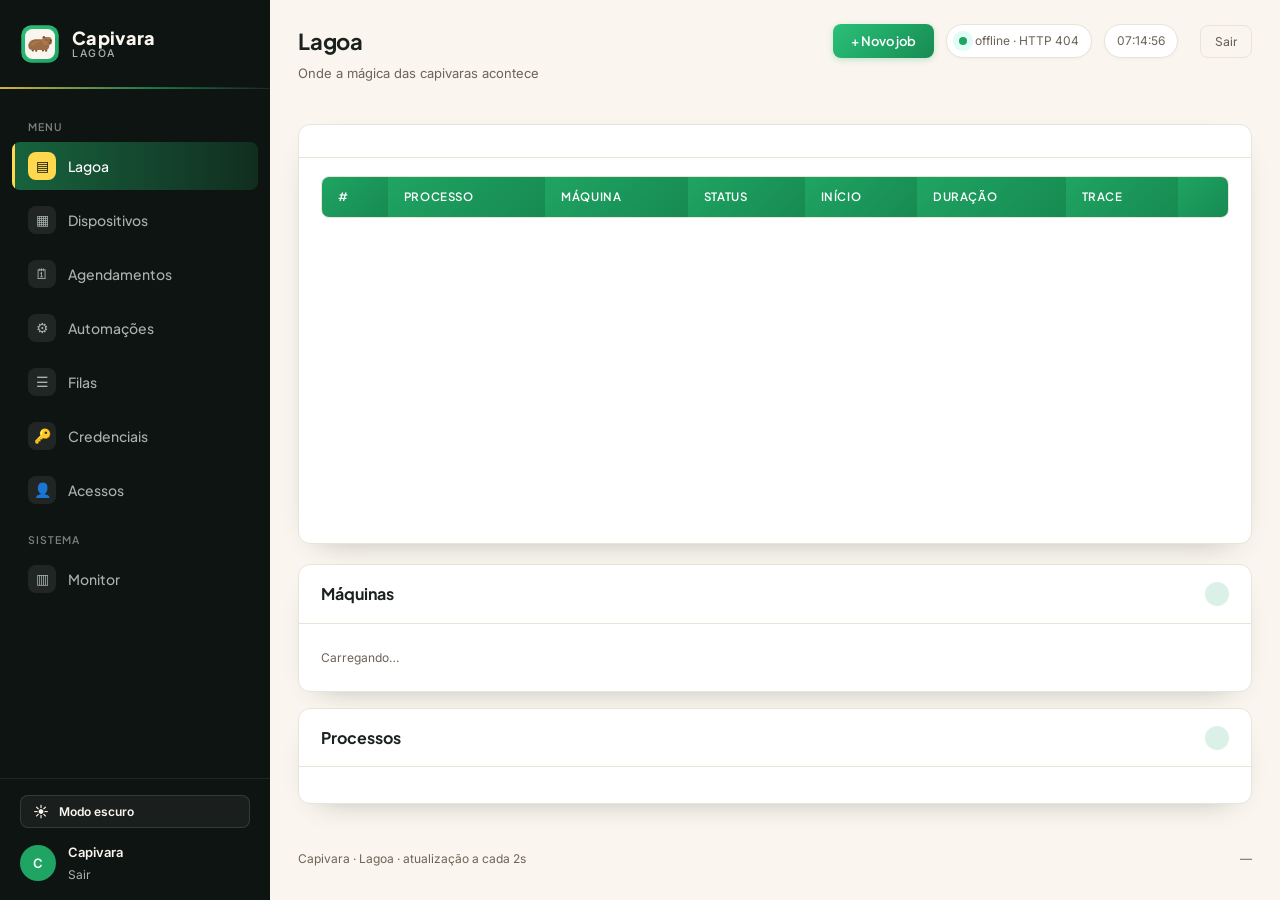
==== commit 7cf62d7a: "feat: renomeia Control Room para Lagoa - UI, docs, scripts, instaladores e binários usam a marca Lag" ====
--- a/core/control_room/estatico/index.html
+++ b/core/control_room/estatico/index.html
@@ -3,7 +3,7 @@
 <head>
     <meta charset="utf-8">
     <meta name="viewport" content="width=device-width, initial-scale=1">
-    <title>Capivara · Control Room</title>
+    <title>Capivara · Lagoa</title>
     <link rel="icon" type="image/svg+xml" href="img/logo-capivara.svg">
     <link rel="preconnect" href="https://fonts.googleapis.com">
     <link rel="preconnect" href="https://fonts.gstatic.com" crossorigin>
@@ -18,7 +18,7 @@
                     <img src="img/logo-capivara.svg" alt="Capivara" width="40" height="40" onerror="this.style.display='none'">
                     <span class="sidebar-marca">
                         <span class="sidebar-logo-text">Capivara</span>
-                        <span class="sidebar-logo-sub">Control Room</span>
+                        <span class="sidebar-logo-sub">Lagoa</span>
                     </span>
                 </a>
             </div>
@@ -28,7 +28,7 @@
                     <li class="nav-item ativo" data-secao="jobs">
                         <button type="button" class="nav-link" data-secao="jobs">
                             <span class="nav-icon">▤</span>
-                            <span class="nav-texto">Control Room</span>
+                            <span class="nav-texto">Lagoa</span>
                         </button>
                     </li>
                     <li class="nav-item" data-secao="dispositivos">
@@ -96,8 +96,8 @@
         <div class="conteudo">
             <header class="topo">
                 <div class="topo-esq">
-                    <h2 class="topo-titulo" id="topo-titulo">Control Room</h2>
-                    <p class="topo-subtitulo" id="topo-subtitulo">Orquestrador de robôs · máquinas, processos e jobs</p>
+                    <h2 class="topo-titulo" id="topo-titulo">Lagoa</h2>
+                    <p class="topo-subtitulo" id="topo-subtitulo">Onde a mágica das capivaras acontece</p>
                 </div>
                 <div class="topo-lado">
                     <button class="botao-primario" id="btn-novo">+ Novo job</button>
@@ -405,7 +405,7 @@
             </div>
 
             <footer class="rodape">
-                <span>Capivara · Control Room · atualização a cada 2s</span>
+                <span>Capivara · Lagoa · atualização a cada 2s</span>
                 <span id="atualizado">—</span>
             </footer>
         </div>
@@ -413,7 +413,7 @@
 
     <dialog id="dialog-login" class="modal">
         <form method="dialog" id="form-login">
-            <h3>Entrar na Capivara</h3>
+            <h3>Entrar na Lagoa</h3>
             <label>E-mail
                 <input type="email" id="login-email" required autocomplete="username">
             </label>
--- a/core/control_room/estatico/estilo.css
+++ b/core/control_room/estatico/estilo.css
@@ -1,4 +1,4 @@
-/* Capivara · Control Room — paleta da marca (mata, verde, amarelo, areia) */
+/* Capivara · Lagoa — paleta da marca (mata, verde, amarelo, areia) */
 :root {
     --sidebar-bg: #0E1411;
     --sidebar-text: #FAF6EF;
@@ -88,7 +88,7 @@
 
 /* Layout */
 .layout {
-    display: flex;
+    display: block;
     min-height: 100vh;
 }
 
@@ -518,7 +518,7 @@
 /* Main grid */
 .main-grid {
     display: grid;
-    grid-template-columns: 1fr 320px;
+    grid-template-columns: minmax(0, 1fr) 320px;
     gap: 20px;
     align-items: start;
 }
@@ -649,7 +649,7 @@
     display: none;
 }
 
-/* Monitor embutido (mantém a sidebar da Control Room) */
+/* Monitor embutido (mantém a sidebar da Lagoa) */
 .frame-monitor {
     width: 100%;
     height: calc(100vh - 200px);
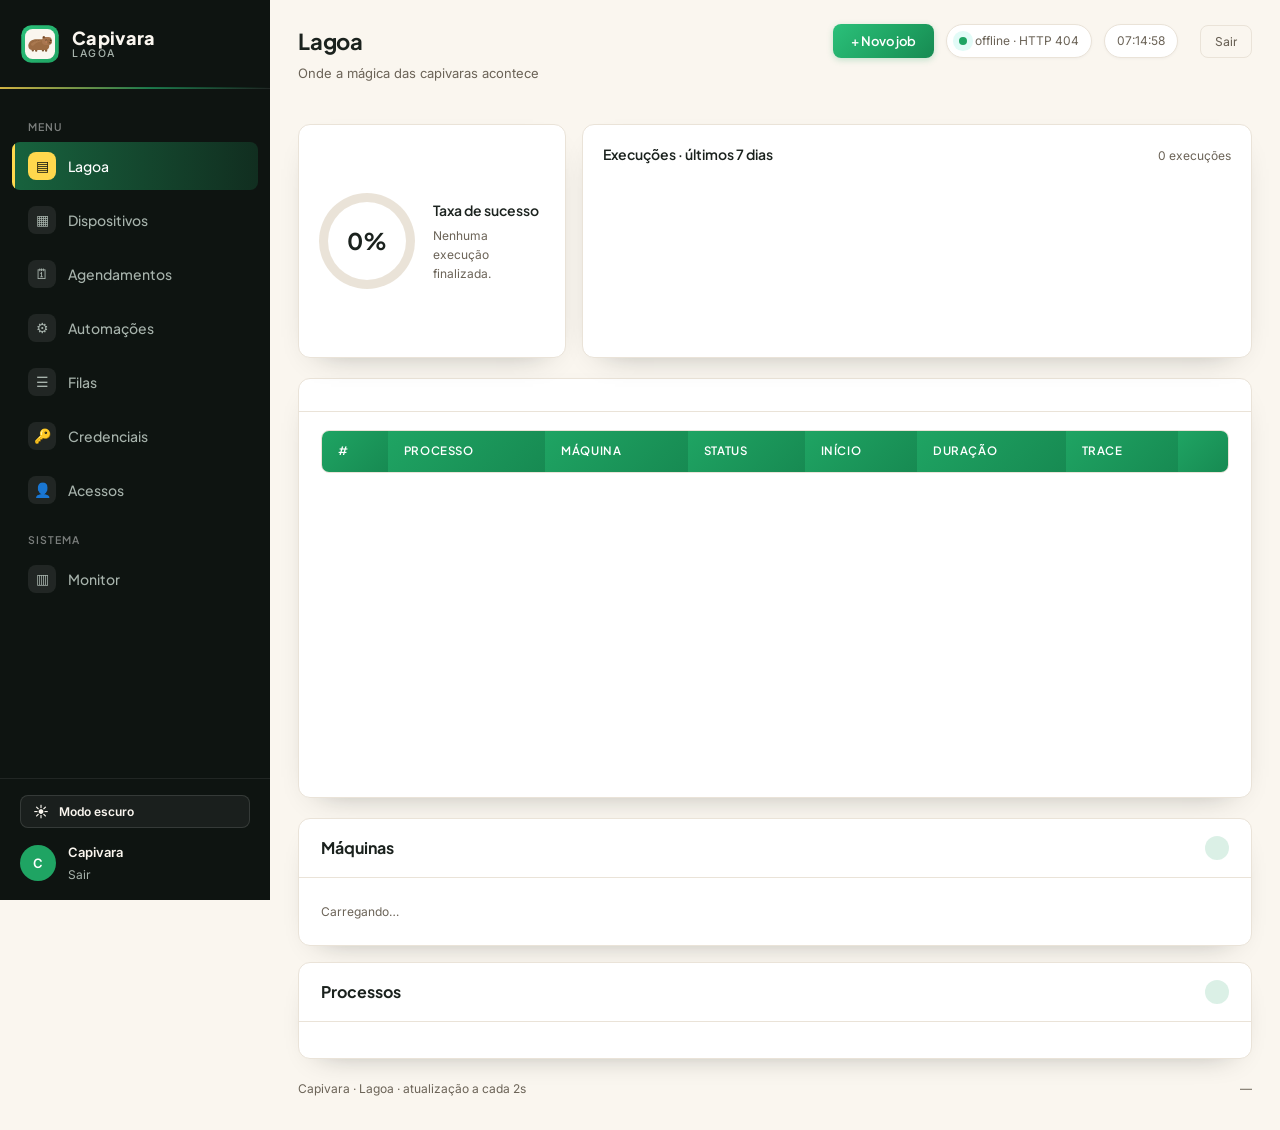
==== commit 26ac2d57: "feat: adiciona variáveis por automação, dashboard e calendário" ====
--- a/core/control_room/estatico/index.html
+++ b/core/control_room/estatico/index.html
@@ -116,6 +116,24 @@
 
             <section class="resumo" id="resumo" aria-label="Resumo"></section>
 
+            <section class="desempenho oculto" id="painel-desempenho" aria-label="Desempenho">
+                <article class="cartao taxa-sucesso">
+                    <div class="taxa-anel" id="taxa-anel"><span id="taxa-valor">0%</span></div>
+                    <div class="taxa-texto">
+                        <h3>Taxa de sucesso</h3>
+                        <p id="taxa-detalhe">Nenhuma execução finalizada.</p>
+                    </div>
+                </article>
+                <article class="cartao grafico-card">
+                    <div class="grafico-topo">
+                        <h3>Execuções · últimos 7 dias</h3>
+                        <span id="grafico-total">0 execuções</span>
+                    </div>
+                    <div class="grafico-legenda" id="grafico-legenda"></div>
+                    <div class="grafico" id="grafico-execucoes"></div>
+                </article>
+            </section>
+
             <div class="main-grid">
                 <div class="painel-principal">
                     <div class="card">
@@ -164,6 +182,10 @@
                             <div class="painel-aba oculto" id="aba-agendamentos">
                                 <div class="barra-acoes">
                                     <button type="button" class="botao-primario" id="btn-novo-trigger">+ Novo agendamento</button>
+                                    <div class="segmentado" role="group" aria-label="Visualização dos agendamentos">
+                                        <button type="button" class="botao-secundario ativo" id="btn-agenda-lista">Lista</button>
+                                        <button type="button" class="botao-secundario" id="btn-agenda-calendario">Calendário</button>
+                                    </div>
                                     <span class="dica">Disparos automáticos por intervalo, horário ou cron.</span>
                                 </div>
 
@@ -225,7 +247,18 @@
                                     </div>
                                 </form>
 
-                                <div class="tabela-envolucro">
+                                <div class="calendario oculto" id="calendario">
+                                    <div class="calendario-topo">
+                                        <button type="button" class="botao-secundario" id="cal-prev" title="Mês anterior">‹</button>
+                                        <h3 id="calendario-titulo">—</h3>
+                                        <button type="button" class="botao-secundario" id="cal-hoje">Hoje</button>
+                                        <button type="button" class="botao-secundario" id="cal-next" title="Próximo mês">›</button>
+                                    </div>
+                                    <div class="calendario-legenda" id="calendario-legenda"></div>
+                                    <div class="calendario-grade" id="calendario-grade"></div>
+                                </div>
+
+                                <div class="tabela-envolucro" id="tabela-triggers">
                                     <table class="tabela">
                                         <thead>
                                             <tr><th>#</th><th>Automação</th><th>Onde</th><th>Quando</th>
@@ -257,7 +290,7 @@
                                     <table class="tabela">
                                         <thead>
                                             <tr><th>Automação</th><th>Descrição</th><th>Fluxo</th>
-                                                <th>Navegador</th><th>Origem</th><th>Ações</th></tr>
+                                                <th>Navegador</th><th>Origem</th><th>Env</th><th>Ações</th></tr>
                                         </thead>
                                         <tbody id="corpo-automacoes"></tbody>
                                     </table>
@@ -427,6 +460,21 @@
         </form>
     </dialog>
 
+    <dialog id="dialog-variaveis" class="modal">
+        <form method="dialog" id="form-variaveis">
+            <h3>Variáveis de ambiente · <span id="variaveis-processo">—</span></h3>
+            <p class="dica">Uma por linha no formato <code>CHAVE=valor</code>. Elas ficam disponíveis
+                para o robô via <code>os.environ</code> em todas as execuções desta automação.</p>
+            <textarea id="variaveis-texto" rows="10" spellcheck="false"
+                placeholder="API_URL=https://exemplo.com&#10;AMBIENTE=producao"></textarea>
+            <p class="erro-login" id="variaveis-erro"></p>
+            <div class="modal-acoes">
+                <button type="button" class="botao-secundario" id="variaveis-cancelar">Cancelar</button>
+                <button type="submit" class="botao-primario">Salvar</button>
+            </div>
+        </form>
+    </dialog>
+
     <dialog id="dialog-job" class="modal modal-larga">
         <div class="job-detalhe">
             <div class="modal-topo">
--- a/core/control_room/estatico/estilo.css
+++ b/core/control_room/estatico/estilo.css
@@ -1365,3 +1365,251 @@
     padding: 3px 6px;
     text-align: center;
 }
+
+/* ===== Dashboard: taxa de sucesso + gráfico ===== */
+.desempenho {
+    display: grid;
+    grid-template-columns: minmax(250px, 0.8fr) minmax(0, 2fr);
+    gap: 16px;
+}
+.desempenho .cartao { padding: 18px 20px; }
+.taxa-sucesso {
+    display: flex;
+    align-items: center;
+    gap: 18px;
+}
+.taxa-anel {
+    --pct: 0;
+    width: 96px;
+    height: 96px;
+    border-radius: 50%;
+    background: conic-gradient(var(--primary) calc(var(--pct) * 1%), var(--card-border) 0);
+    display: grid;
+    place-items: center;
+    position: relative;
+    flex: 0 0 auto;
+}
+.taxa-anel::before {
+    content: "";
+    position: absolute;
+    inset: 9px;
+    border-radius: 50%;
+    background: var(--card-bg);
+}
+.taxa-anel span {
+    position: relative;
+    z-index: 1;
+    font-size: 23px;
+    font-weight: 700;
+    font-family: 'Plus Jakarta Sans', sans-serif;
+    color: var(--text-primary);
+}
+.taxa-texto h3 { font-size: 14px; margin-bottom: 4px; }
+.taxa-texto p { font-size: 12px; color: var(--text-secondary); }
+.grafico-card { display: flex; flex-direction: column; gap: 8px; }
+.grafico-topo {
+    display: flex;
+    align-items: baseline;
+    justify-content: space-between;
+    gap: 10px;
+}
+.grafico-topo h3 { font-size: 14px; }
+.grafico-topo span { font-size: 12px; color: var(--text-secondary); }
+.grafico-legenda {
+    display: flex;
+    flex-wrap: wrap;
+    gap: 12px;
+    font-size: 11px;
+    color: var(--text-secondary);
+}
+.grafico-legenda span { display: inline-flex; align-items: center; gap: 5px; }
+.grafico-legenda i {
+    width: 9px;
+    height: 9px;
+    border-radius: 2px;
+    background: var(--cor);
+    display: inline-block;
+}
+.grafico {
+    display: flex;
+    align-items: flex-end;
+    gap: 10px;
+    height: 158px;
+    padding-top: 6px;
+}
+.grafico-dia {
+    flex: 1 1 0;
+    min-width: 0;
+    height: 100%;
+    display: flex;
+    flex-direction: column;
+    align-items: center;
+    justify-content: flex-end;
+    gap: 6px;
+}
+.grafico-barras {
+    width: 100%;
+    max-width: 44px;
+    height: 126px;
+    display: flex;
+    flex-direction: column-reverse;
+    gap: 2px;
+}
+.grafico-seg {
+    width: 100%;
+    min-height: 0;
+    border-radius: 3px 3px 0 0;
+    background: var(--cor);
+    transition: height 0.3s ease;
+}
+.grafico-rotulo {
+    font-size: 10px;
+    color: var(--text-secondary);
+    white-space: nowrap;
+}
+.grafico-vazio {
+    height: 126px;
+    display: grid;
+    place-items: center;
+    color: var(--text-secondary);
+    font-size: 12px;
+}
+
+/* ===== Agendamentos: alternância lista/calendário ===== */
+.segmentado {
+    display: inline-flex;
+    gap: 3px;
+    padding: 3px;
+    border: 1px solid var(--card-border);
+    border-radius: 999px;
+    background: var(--bg);
+}
+.segmentado .botao-secundario {
+    border: none;
+    background: transparent;
+    padding: 5px 12px;
+    border-radius: 999px;
+    font-size: 12px;
+    color: var(--text-secondary);
+}
+.segmentado .botao-secundario.ativo {
+    background: var(--primary);
+    color: #fff;
+}
+.calendario {
+    border: 1px solid var(--card-border);
+    border-radius: var(--radius);
+    background: var(--card-bg);
+    padding: 16px;
+    margin: 8px 0 16px;
+}
+.calendario-topo {
+    display: flex;
+    align-items: center;
+    justify-content: center;
+    gap: 10px;
+    margin-bottom: 12px;
+}
+.calendario-topo h3 {
+    flex: 0 1 220px;
+    text-align: center;
+    font-size: 15px;
+}
+.calendario-legenda {
+    display: flex;
+    flex-wrap: wrap;
+    gap: 12px;
+    margin-bottom: 10px;
+    font-size: 11px;
+    color: var(--text-secondary);
+}
+.calendario-legenda span { display: inline-flex; align-items: center; gap: 5px; }
+.calendario-legenda i {
+    width: 9px;
+    height: 9px;
+    border-radius: 2px;
+    background: var(--cor);
+}
+.calendario-grade {
+    display: grid;
+    grid-template-columns: repeat(7, minmax(0, 1fr));
+    gap: 6px;
+}
+.cal-dia-semana {
+    text-align: center;
+    font-size: 10.5px;
+    text-transform: uppercase;
+    letter-spacing: 0.04em;
+    color: var(--text-secondary);
+    padding: 4px 0;
+}
+.cal-dia {
+    min-height: 96px;
+    border: 1px solid var(--card-border);
+    border-radius: 8px;
+    background: var(--bg);
+    padding: 6px;
+    display: flex;
+    flex-direction: column;
+    gap: 4px;
+    overflow: hidden;
+}
+.cal-dia.fora { opacity: 0.35; }
+.cal-dia.hoje {
+    border-color: var(--primary);
+    box-shadow: inset 0 0 0 1px var(--primary);
+}
+.cal-numero {
+    font-size: 11px;
+    font-weight: 600;
+    color: var(--text-secondary);
+    line-height: 1;
+}
+.cal-evento {
+    --cor: var(--info);
+    border: none;
+    border-left: 3px solid var(--cor);
+    background: color-mix(in srgb, var(--cor) 15%, transparent);
+    color: var(--text-primary);
+    border-radius: 4px;
+    padding: 3px 5px;
+    font-size: 10.5px;
+    line-height: 1.25;
+    text-align: left;
+    white-space: nowrap;
+    overflow: hidden;
+    text-overflow: ellipsis;
+    cursor: pointer;
+}
+.cal-evento:hover { filter: brightness(0.96); }
+.cal-mais { font-size: 10px; color: var(--text-secondary); padding-left: 2px; }
+
+/* ===== Variáveis de ambiente ===== */
+.modal textarea {
+    width: 100%;
+    min-height: 180px;
+    border: 1px solid var(--card-border);
+    border-radius: var(--radius-sm);
+    padding: 10px 12px;
+    font-family: 'JetBrains Mono', ui-monospace, SFMono-Regular, Menlo, monospace;
+    font-size: 12.5px;
+    line-height: 1.55;
+    color: var(--text-primary);
+    background: var(--card-bg);
+    resize: vertical;
+}
+.modal textarea:focus {
+    outline: none;
+    border-color: rgba(31, 164, 99, 0.8);
+    box-shadow: 0 0 0 3px rgba(31, 164, 99, 0.12);
+}
+
+@media (max-width: 1000px) {
+    .desempenho { grid-template-columns: 1fr; }
+}
+@media (max-width: 640px) {
+    .cal-dia { min-height: 72px; padding: 4px; }
+    .cal-evento { font-size: 9px; padding: 2px 3px; }
+    .calendario { padding: 10px; }
+    .calendario-topo h3 { flex-basis: 150px; font-size: 13px; }
+}
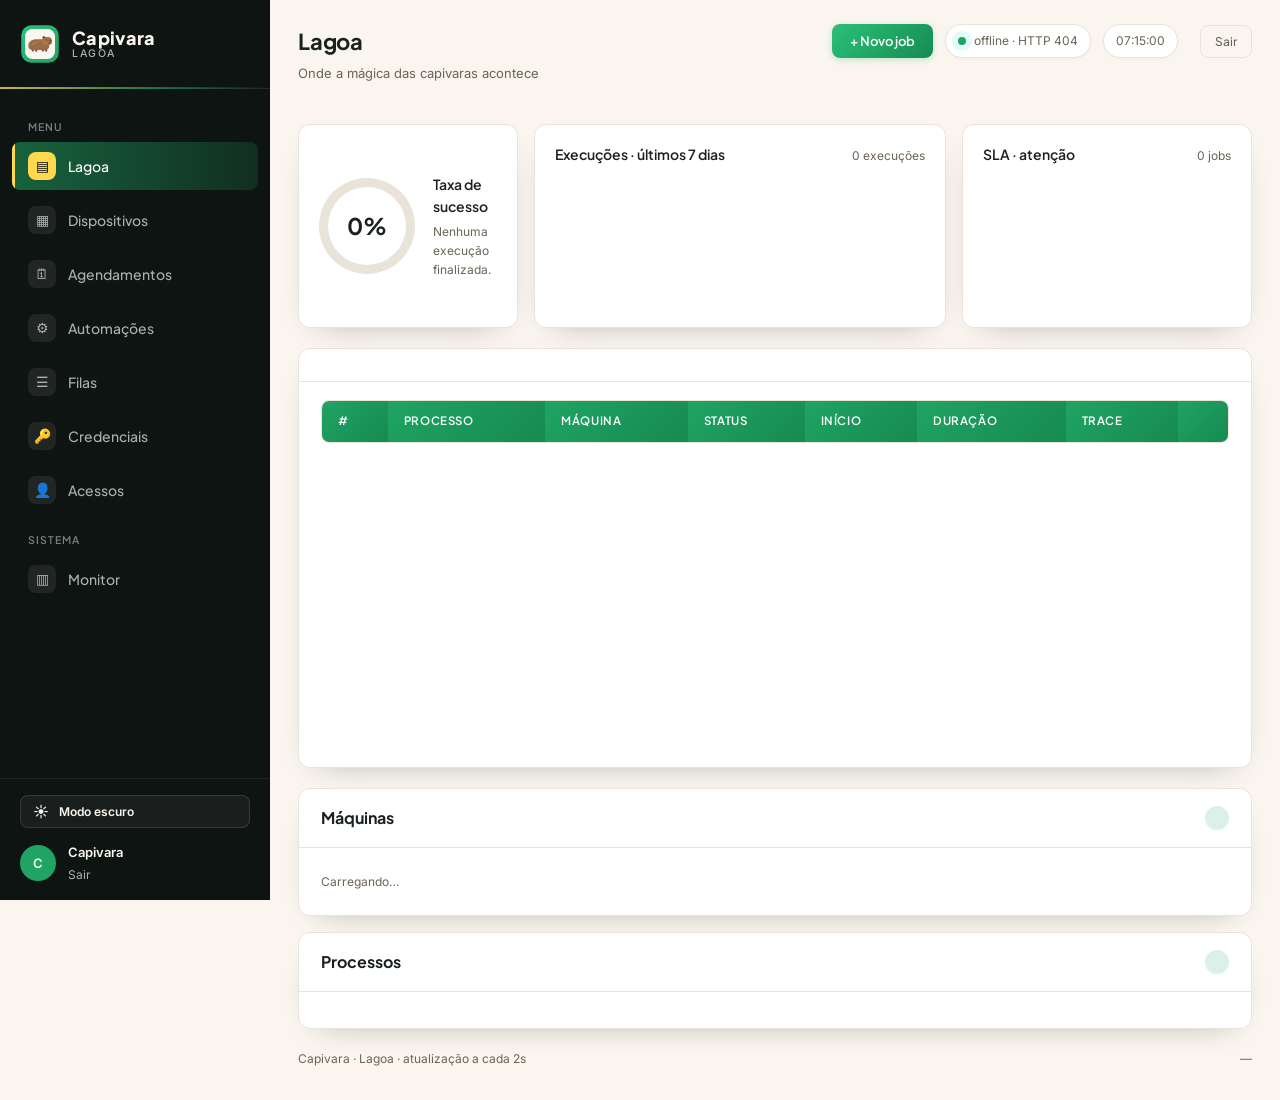
==== commit 495a36b0: "feat(lagoa): move alertas de SLA para o dashboard" ====
--- a/core/control_room/estatico/index.html
+++ b/core/control_room/estatico/index.html
@@ -112,8 +112,6 @@
                 </div>
             </header>
 
-            <div class="aviso-auth oculto" id="faixa-alertas"></div>
-
             <section class="resumo" id="resumo" aria-label="Resumo"></section>
 
             <section class="desempenho oculto" id="painel-desempenho" aria-label="Desempenho">
@@ -131,6 +129,13 @@
                     </div>
                     <div class="grafico-legenda" id="grafico-legenda"></div>
                     <div class="grafico" id="grafico-execucoes"></div>
+                </article>
+                <article class="cartao sla-card">
+                    <div class="sla-topo">
+                        <h3>SLA · atenção</h3>
+                        <span id="sla-total">0 jobs</span>
+                    </div>
+                    <div class="sla-lista" id="lista-sla"></div>
                 </article>
             </section>
 
--- a/core/control_room/estatico/estilo.css
+++ b/core/control_room/estatico/estilo.css
@@ -362,35 +362,6 @@
     justify-content: flex-end;
 }
 
-/* Aviso auth */
-.aviso-auth {
-    background: #FFF7D9;
-    border: 1px solid #FFE28A;
-    color: #6B5200;
-    padding: 10px 16px;
-    border-radius: var(--radius-sm);
-    font-size: 12.5px;
-    display: flex;
-    flex-wrap: wrap;
-    gap: 8px;
-    align-items: center;
-    max-height: 120px;
-    overflow: hidden;
-}
-
-.aviso-auth strong { font-family: 'Plus Jakarta Sans', sans-serif; margin-right: 4px; }
-.aviso-icone { font-size: 15px; }
-
-.aviso-auth.oculto {
-    display: none;
-}
-
-[data-theme="dark"] .aviso-auth {
-    background: rgba(255, 216, 77, 0.10);
-    border-color: rgba(255, 216, 77, 0.35);
-    color: var(--warning);
-}
-
 /* Botões */
 .botao-primario {
     background: linear-gradient(135deg, #2BC07A, #1FA463 55%, #178A52);
@@ -1369,7 +1340,7 @@
 /* ===== Dashboard: taxa de sucesso + gráfico ===== */
 .desempenho {
     display: grid;
-    grid-template-columns: minmax(250px, 0.8fr) minmax(0, 2fr);
+    grid-template-columns: minmax(220px, 0.7fr) minmax(0, 1.35fr) minmax(240px, 0.95fr);
     gap: 16px;
 }
 .desempenho .cartao { padding: 18px 20px; }
@@ -1433,8 +1404,8 @@
 .grafico {
     display: flex;
     align-items: flex-end;
-    gap: 10px;
-    height: 158px;
+    gap: 8px;
+    height: 128px;
     padding-top: 6px;
 }
 .grafico-dia {
@@ -1449,8 +1420,8 @@
 }
 .grafico-barras {
     width: 100%;
-    max-width: 44px;
-    height: 126px;
+    max-width: 34px;
+    height: 98px;
     display: flex;
     flex-direction: column-reverse;
     gap: 2px;
@@ -1468,9 +1439,73 @@
     white-space: nowrap;
 }
 .grafico-vazio {
-    height: 126px;
+    height: 98px;
     display: grid;
     place-items: center;
+    color: var(--text-secondary);
+    font-size: 12px;
+}
+.sla-card {
+    display: flex;
+    flex-direction: column;
+    gap: 9px;
+    min-width: 0;
+}
+.sla-topo {
+    display: flex;
+    align-items: baseline;
+    justify-content: space-between;
+    gap: 10px;
+}
+.sla-topo h3 { font-size: 14px; }
+.sla-topo span { font-size: 12px; color: var(--text-secondary); white-space: nowrap; }
+.sla-lista {
+    display: flex;
+    flex-direction: column;
+    gap: 5px;
+    max-height: 126px;
+    overflow: auto;
+    padding-right: 2px;
+}
+.sla-item {
+    display: flex;
+    align-items: center;
+    gap: 8px;
+    width: 100%;
+    padding: 6px 9px;
+    border: 1px solid var(--card-border);
+    border-left: 3px solid var(--cor);
+    border-radius: 8px;
+    background: var(--bg);
+    color: var(--text-primary);
+    font-family: inherit;
+    font-size: 12px;
+    text-align: left;
+    cursor: pointer;
+    transition: background 0.15s ease;
+}
+.sla-item:hover { background: var(--card-border); }
+.sla-id {
+    flex: 0 0 auto;
+    font-family: 'JetBrains Mono', monospace;
+    font-size: 10.5px;
+    color: var(--text-secondary);
+}
+.sla-nome {
+    flex: 1 1 auto;
+    min-width: 0;
+    overflow: hidden;
+    text-overflow: ellipsis;
+    white-space: nowrap;
+}
+.sla-tempo {
+    flex: 0 0 auto;
+    font-family: 'JetBrains Mono', monospace;
+    font-size: 10.5px;
+    color: var(--cor);
+}
+.sla-vazio {
+    padding: 10px 2px;
     color: var(--text-secondary);
     font-size: 12px;
 }
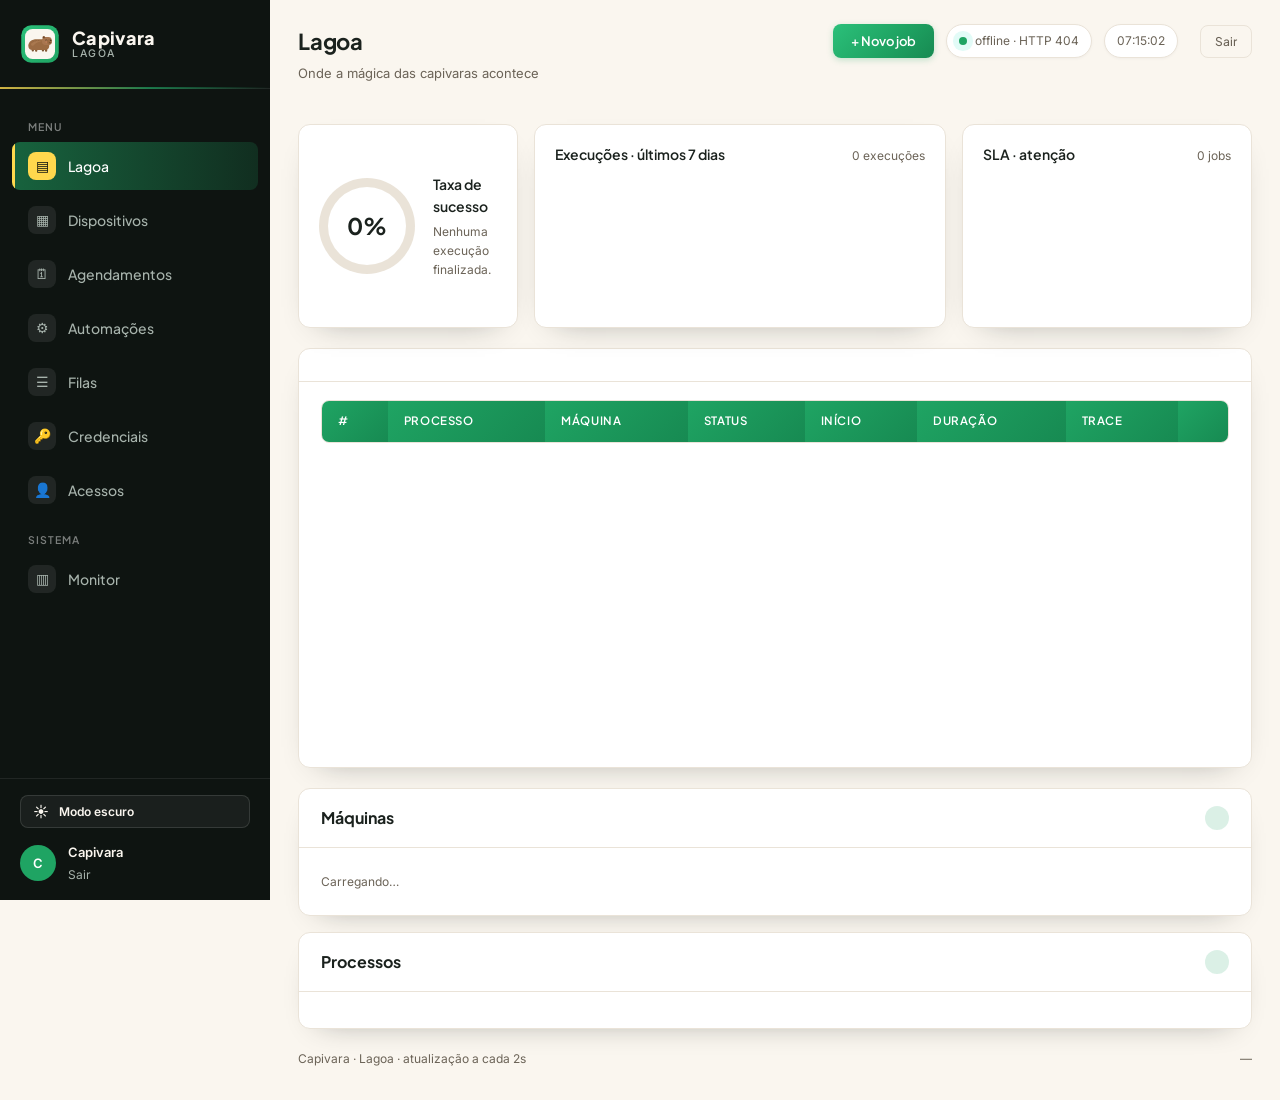
==== commit f3261100: "feat(lagoa): auto-atualização Git, pop-up Capivara e fix de FD" ====
--- a/core/control_room/estatico/index.html
+++ b/core/control_room/estatico/index.html
@@ -289,6 +289,10 @@
                                     <button type="submit" class="botao-primario">Instalar do Git</button>
                                     <span class="dica">Repositório <strong>público</strong> com <code>rpa.json</code> na raiz.</span>
                                 </form>
+                                <div class="form-linha">
+                                    <button type="button" class="botao-secundario" onclick="verificarAtualizacoes()">Verificar atualizações agora</button>
+                                    <span class="dica">Automações marcadas como <strong>Auto</strong> são checadas periodicamente no Git.</span>
+                                </div>
                                 <div id="pacote-resultado" class="oculto"></div>
 
                                 <div class="tabela-envolucro">
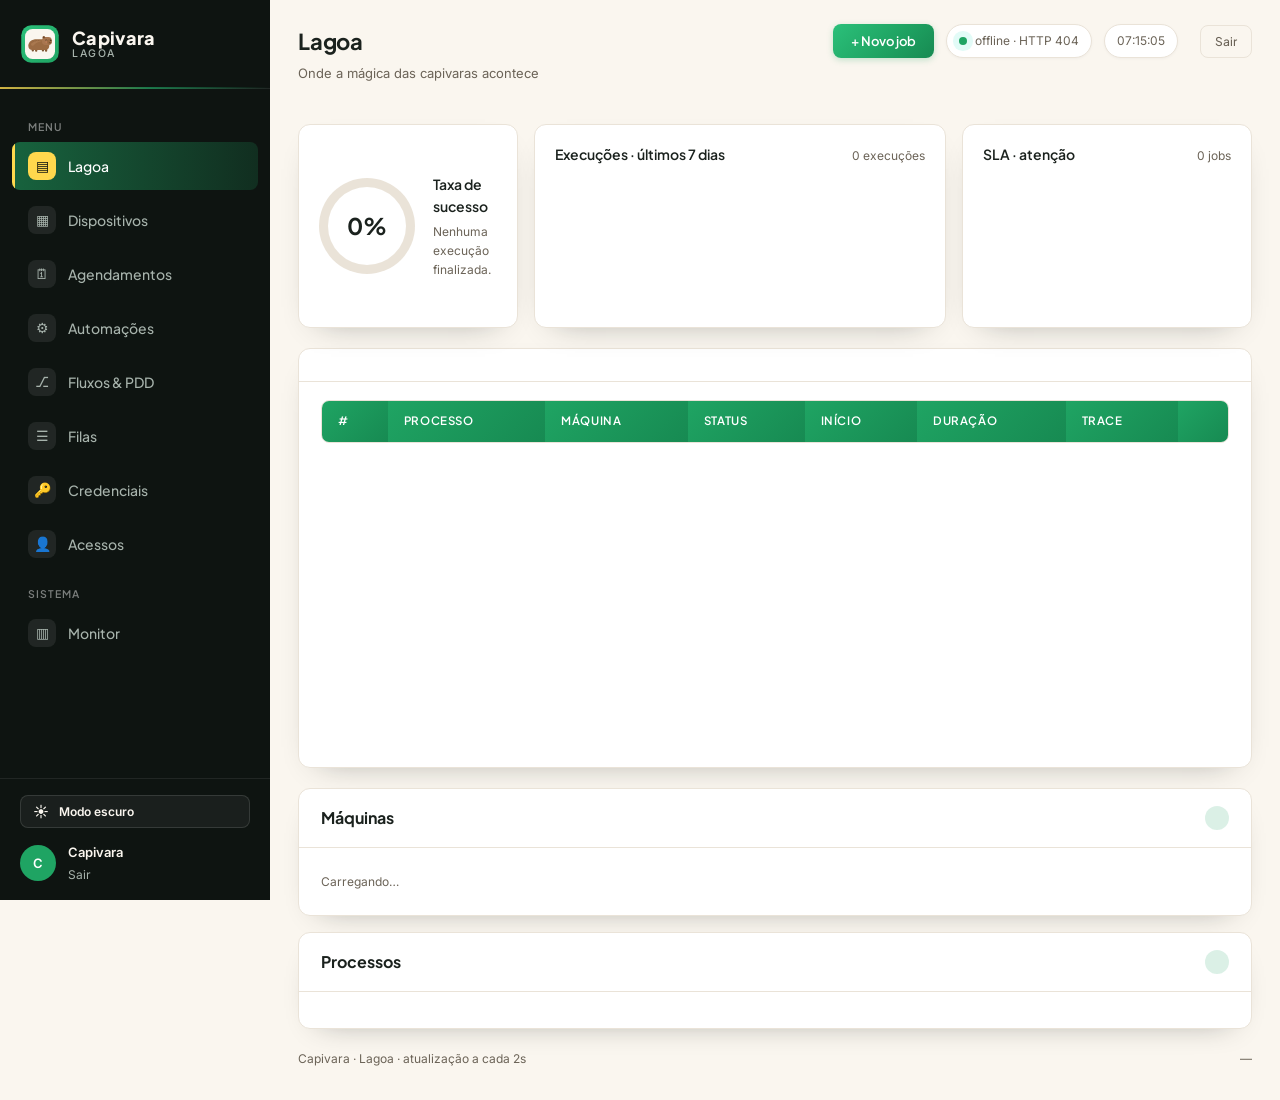
==== commit 0dc510c1: "feat(lagoa): editor de fluxos e PDD com diagrama arrastável" ====
--- a/core/control_room/estatico/index.html
+++ b/core/control_room/estatico/index.html
@@ -49,6 +49,12 @@
                             <span class="nav-texto">Automações</span>
                         </button>
                     </li>
+                    <li class="nav-item" data-secao="bpmn">
+                        <button type="button" class="nav-link" data-secao="bpmn">
+                            <span class="nav-icon">⎇</span>
+                            <span class="nav-texto">Fluxos &amp; PDD</span>
+                        </button>
+                    </li>
                     <li class="nav-item" data-secao="filas">
                         <button type="button" class="nav-link" data-secao="filas">
                             <span class="nav-icon">☰</span>
@@ -302,6 +308,65 @@
                                                 <th>Navegador</th><th>Origem</th><th>Env</th><th>Ações</th></tr>
                                         </thead>
                                         <tbody id="corpo-automacoes"></tbody>
+                                    </table>
+                                </div>
+                            </div>
+
+                            <div class="painel-aba oculto" id="aba-bpmn">
+                                <div class="barra-acoes">
+                                    <button type="button" class="botao-primario" id="btn-novo-fluxo">+ Novo fluxo</button>
+                                    <span class="dica">Desenhe o fluxo do robô e gere o PDD (documento de definição de processo).</span>
+                                </div>
+
+                                <form class="form-agendamento oculto" id="form-fluxo">
+                                    <div class="campo">
+                                        <label for="pd-nome">Nome do processo</label>
+                                        <input type="text" id="pd-nome" placeholder="ex.: Conciliação de boletos" required style="min-width:260px">
+                                    </div>
+                                    <div class="campo">
+                                        <label for="pd-execucoes">Quantas vezes o robô roda por dia?</label>
+                                        <input type="number" id="pd-execucoes" min="1" max="100000" value="1" required style="width:150px">
+                                    </div>
+                                    <div class="campo">
+                                        <label for="pd-processo">Automação vinculada (opcional)</label>
+                                        <select id="pd-processo" style="min-width:220px"><option value="">Nenhuma</option></select>
+                                    </div>
+                                    <div class="campo campo-largo">
+                                        <label for="pd-descricao">Objetivo / visão geral</label>
+                                        <textarea id="pd-descricao" rows="2" placeholder="O que o processo resolve e qual o resultado esperado."></textarea>
+                                    </div>
+                                    <div class="campo campo-largo">
+                                        <label for="pd-passos-texto">Descreva o processo passo a passo (uma etapa por linha)</label>
+                                        <textarea id="pd-passos-texto" rows="4" spellcheck="false" placeholder="Abra o portal da empresa&#10;Se o cliente estiver inadimplente&#10;Senão registre o pagamento&#10;Erro ao consultar API: registrar ocorrência"></textarea>
+                                        <button type="button" class="botao-secundario" id="pd-gerar-texto">Gerar passos no diagrama</button>
+                                    </div>
+                                    <div class="campo campo-largo">
+                                        <label>Passos do fluxo</label>
+                                        <div class="pd-passos" id="pd-passos"></div>
+                                        <div class="pd-adicionar">
+                                            <button type="button" class="botao-secundario" data-pd-tipo="acao">+ Ação</button>
+                                            <button type="button" class="botao-secundario" data-pd-tipo="decisao">+ Decisão</button>
+                                            <button type="button" class="botao-secundario" data-pd-tipo="excecao">+ Exceção</button>
+                                        </div>
+                                    </div>
+                                    <div class="campo campo-largo">
+                                        <label>Diagrama (arraste os nós para organizar)</label>
+                                        <div class="pd-canvas" id="pd-canvas"></div>
+                                    </div>
+                                    <div class="campo campo-botao">
+                                        <button type="submit" class="botao-primario">Salvar fluxo</button>
+                                        <button type="button" class="botao-secundario" id="pd-cancelar">Cancelar</button>
+                                        <span class="erro-login" id="pd-erro"></span>
+                                    </div>
+                                </form>
+
+                                <div class="tabela-envolucro">
+                                    <table class="tabela">
+                                        <thead>
+                                            <tr><th>Processo</th><th>Exec./dia</th><th>Passos</th>
+                                                <th>Versão</th><th>Atualizado</th><th>Ações</th></tr>
+                                        </thead>
+                                        <tbody id="corpo-fluxos"></tbody>
                                     </table>
                                 </div>
                             </div>
@@ -497,6 +562,20 @@
         </div>
     </dialog>
 
+    <dialog id="dialog-pdd" class="modal modal-larga">
+        <div class="job-detalhe">
+            <div class="modal-topo">
+                <h3 id="pdd-titulo">PDD</h3>
+                <button type="button" class="botao-secundario" id="pdd-fechar">Fechar</button>
+            </div>
+            <div class="modal-acoes">
+                <button type="button" class="botao-primario" id="pdd-imprimir">Abrir para imprimir / PDF</button>
+                <button type="button" class="botao-secundario" id="pdd-baixar">Baixar .md</button>
+            </div>
+            <pre class="pd-pdd-texto" id="pdd-texto"></pre>
+        </div>
+    </dialog>
+
     <dialog id="modal" class="modal">
         <form method="dialog" id="form-job">
             <h3>Disparar novo job</h3>
--- a/core/control_room/estatico/estilo.css
+++ b/core/control_room/estatico/estilo.css
@@ -1619,6 +1619,117 @@
 .cal-evento:hover { filter: brightness(0.96); }
 .cal-mais { font-size: 10px; color: var(--text-secondary); padding-left: 2px; }
 
+/* ===== Fluxos e PDD ===== */
+.dica { font-size: 12px; color: var(--text-secondary); font-family: 'Inter', sans-serif; }
+.form-agendamento .campo textarea {
+    border: 1px solid var(--card-border);
+    background: var(--card-bg);
+    color: var(--text-primary);
+    border-radius: var(--radius-sm);
+    padding: 8px 10px;
+    font-size: 12.5px;
+    font-family: 'JetBrains Mono', ui-monospace, SFMono-Regular, Menlo, monospace;
+    line-height: 1.5;
+    min-width: 100%;
+    resize: vertical;
+}
+.form-agendamento .campo textarea:focus { outline: none; border-color: var(--primary); }
+.pd-passos { display: flex; flex-direction: column; gap: 6px; width: 100%; }
+.pd-passo {
+    display: flex;
+    align-items: center;
+    gap: 6px;
+    flex-wrap: wrap;
+    padding: 6px;
+    border: 1px solid var(--card-border);
+    border-radius: 8px;
+    background: var(--bg);
+}
+.pd-passo select,
+.pd-passo input {
+    border: 1px solid var(--card-border);
+    background: var(--card-bg);
+    color: var(--text-primary);
+    border-radius: var(--radius-sm);
+    padding: 6px 8px;
+    font-size: 12.5px;
+    font-family: 'Inter', sans-serif;
+}
+.pd-passo select:focus,
+.pd-passo input:focus { outline: none; border-color: var(--primary); }
+.pd-passo .pd-nome { flex: 1 1 200px; min-width: 140px; }
+.pd-passo .pd-detalhe,
+.pd-passo .pd-sim,
+.pd-passo .pd-nao { flex: 1 1 140px; min-width: 110px; }
+.pd-adicionar { display: flex; gap: 6px; flex-wrap: wrap; margin-top: 6px; }
+.pd-canvas {
+    position: relative;
+    width: 100%;
+    min-height: 300px;
+    overflow: auto;
+    border: 1px solid var(--card-border);
+    border-radius: 10px;
+    background-color: var(--bg);
+    background-image: radial-gradient(circle, rgba(127, 127, 127, .22) 1px, transparent 1px);
+    background-size: 18px 18px;
+}
+.pd-linhas { position: absolute; top: 0; left: 0; overflow: visible; pointer-events: none; }
+.pd-linhas path { fill: none; stroke: var(--text-secondary); stroke-width: 1.8; opacity: .7; }
+.pd-linhas text { fill: var(--text-secondary); font-family: 'Inter', sans-serif; font-size: 10px; }
+.pd-no {
+    position: absolute;
+    width: 190px;
+    min-height: 58px;
+    display: flex;
+    align-items: center;
+    gap: 8px;
+    padding: 8px 10px;
+    border: 1px solid var(--cor);
+    border-left: 4px solid var(--cor);
+    border-radius: 9px;
+    background: var(--card-bg);
+    box-shadow: 0 3px 12px rgba(0, 0, 0, .12);
+    cursor: grab;
+    user-select: none;
+    touch-action: none;
+}
+.pd-no:active { cursor: grabbing; }
+.pd-no-icone {
+    flex: 0 0 24px;
+    width: 24px;
+    height: 24px;
+    display: grid;
+    place-items: center;
+    border-radius: 50%;
+    background: color-mix(in srgb, var(--cor) 18%, transparent);
+    color: var(--cor);
+    font-weight: 700;
+    font-size: 12px;
+}
+.pd-no-corpo { display: flex; flex-direction: column; gap: 2px; min-width: 0; }
+.pd-no-corpo strong {
+    font-size: 12.5px;
+    white-space: nowrap;
+    overflow: hidden;
+    text-overflow: ellipsis;
+}
+.pd-no-corpo small { font-size: 10px; color: var(--text-secondary); }
+.modal-acoes { display: flex; gap: 8px; margin: 10px 0; flex-wrap: wrap; }
+.pd-pdd-texto {
+    max-height: 60vh;
+    overflow: auto;
+    white-space: pre-wrap;
+    word-break: break-word;
+    background: var(--bg);
+    border: 1px solid var(--card-border);
+    border-radius: 8px;
+    padding: 12px;
+    font-size: 12px;
+    line-height: 1.55;
+    color: var(--text-primary);
+}
+.tabela .vazio { text-align: center; color: var(--text-secondary); padding: 18px; }
+
 /* ===== Variáveis de ambiente ===== */
 .modal textarea {
     width: 100%;
@@ -1647,4 +1758,6 @@
     .cal-evento { font-size: 9px; padding: 2px 3px; }
     .calendario { padding: 10px; }
     .calendario-topo h3 { flex-basis: 150px; font-size: 13px; }
-}
+    .pd-no { width: 170px; }
+    .pd-passo .pd-nome { flex-basis: 100%; }
+}
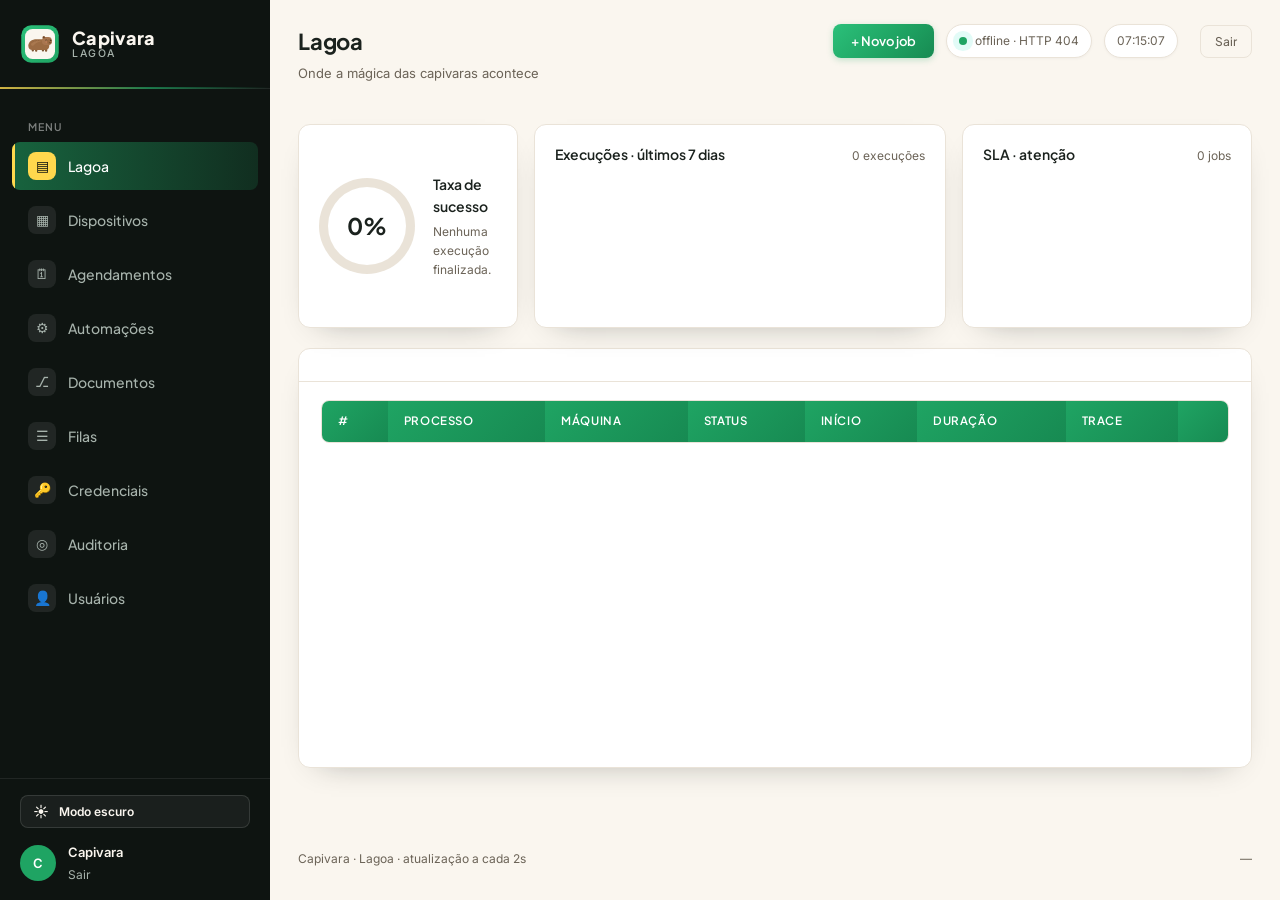
==== commit f2ae1016: "feat(lagoa): consolida melhorias de interface, PDD, acesso e Captura" ====
--- a/core/control_room/estatico/index.html
+++ b/core/control_room/estatico/index.html
@@ -8,7 +8,7 @@
     <link rel="preconnect" href="https://fonts.googleapis.com">
     <link rel="preconnect" href="https://fonts.gstatic.com" crossorigin>
     <link href="https://fonts.googleapis.com/css2?family=Plus+Jakarta+Sans:wght@400;500;600;700;800&family=Inter:wght@400;500;600&family=JetBrains+Mono:wght@400;500&display=swap" rel="stylesheet">
-    <link rel="stylesheet" href="estilo.css">
+    <link rel="stylesheet" href="estilo.css?v=6">
 </head>
 <body>
     <div class="layout">
@@ -49,10 +49,10 @@
                             <span class="nav-texto">Automações</span>
                         </button>
                     </li>
-                    <li class="nav-item" data-secao="bpmn">
-                        <button type="button" class="nav-link" data-secao="bpmn">
+                    <li class="nav-item" data-secao="documentos">
+                        <button type="button" class="nav-link" data-secao="documentos">
                             <span class="nav-icon">⎇</span>
-                            <span class="nav-texto">Fluxos &amp; PDD</span>
+                            <span class="nav-texto">Documentos</span>
                         </button>
                     </li>
                     <li class="nav-item" data-secao="filas">
@@ -67,19 +67,16 @@
                             <span class="nav-texto">Credenciais</span>
                         </button>
                     </li>
-                    <li class="nav-item" data-secao="acessos">
-                        <button type="button" class="nav-link" data-secao="acessos">
+                    <li class="nav-item" data-secao="auditoria">
+                        <button type="button" class="nav-link" data-secao="auditoria">
+                            <span class="nav-icon">◎</span>
+                            <span class="nav-texto">Auditoria</span>
+                        </button>
+                    </li>
+                    <li class="nav-item" data-secao="usuarios">
+                        <button type="button" class="nav-link" data-secao="usuarios">
                             <span class="nav-icon">👤</span>
-                            <span class="nav-texto">Acessos</span>
-                        </button>
-                    </li>
-                </ul>
-                <p class="nav-titulo">Sistema</p>
-                <ul class="nav-lista">
-                    <li class="nav-item" data-secao="monitor">
-                        <button type="button" class="nav-link" data-secao="monitor">
-                            <span class="nav-icon">▥</span>
-                            <span class="nav-texto">Monitor</span>
+                            <span class="nav-texto">Usuários</span>
                         </button>
                     </li>
                 </ul>
@@ -202,39 +199,39 @@
 
                                 <form class="form-agendamento oculto" id="form-trigger">
                                     <div class="campo">
-                                        <label for="tr-processo">Automação (robô)</label>
-                                        <select id="tr-processo" required></select>
-                                    </div>
-                                    <div class="campo">
-                                        <label for="tr-maquina">Onde executar</label>
-                                        <select id="tr-maquina"><option value="">Qualquer máquina</option></select>
-                                    </div>
-                                    <div class="campo">
-                                        <label for="tr-tag">Requisito (tag) — opcional</label>
-                                        <input type="text" id="tr-tag" placeholder="ex.: sp, financeiro">
-                                    </div>
-                                    <div class="campo">
-                                        <label for="tr-tipo">Recorrência</label>
-                                        <select id="tr-tipo">
+                                        <label for="tr-processo">Robô</label>
+                                        <select id="tr-processo" required style="min-width:180px"></select>
+                                    </div>
+                                    <div class="campo">
+                                        <label for="tr-maquina">Onde</label>
+                                        <select id="tr-maquina" style="min-width:150px"><option value="">Qualquer máquina</option></select>
+                                    </div>
+                                    <div class="campo">
+                                        <label for="tr-tag">Tag</label>
+                                        <input type="text" id="tr-tag" placeholder="opcional" style="width:120px">
+                                    </div>
+                                    <div class="campo">
+                                        <label for="tr-tipo">Tipo</label>
+                                        <select id="tr-tipo" style="width:150px">
                                             <option value="intervalo">A cada…</option>
-                                            <option value="diario">Diariamente às…</option>
-                                            <option value="cron">Cron (avançado)…</option>
+                                            <option value="diario">Diário às…</option>
+                                            <option value="cron">Cron…</option>
                                         </select>
                                     </div>
                                     <div class="campo">
-                                        <label for="tr-intervalo">Intervalo (min)</label>
-                                        <input type="number" id="tr-intervalo" min="1" value="30">
+                                        <label for="tr-intervalo">Intervalo</label>
+                                        <input type="number" id="tr-intervalo" min="1" value="30" style="width:100px">
                                     </div>
                                     <div class="campo oculto" id="campo-hora">
-                                        <label for="tr-hora">Horário</label>
-                                        <input type="time" id="tr-hora" value="06:00">
+                                        <label for="tr-hora">Hora</label>
+                                        <input type="time" id="tr-hora" value="06:00" style="width:120px">
                                     </div>
                                     <div class="campo oculto" id="campo-cron">
-                                        <label for="tr-cron">Expressão cron</label>
-                                        <input type="text" id="tr-cron" placeholder="*/15 9-18 * * seg-sex">
+                                        <label for="tr-cron">Cron</label>
+                                        <input type="text" id="tr-cron" placeholder="*/15 9-18 * * seg-sex" style="width:220px">
                                     </div>
                                     <div class="campo campo-largo">
-                                        <label>Dias da semana</label>
+                                        <label>Dias</label>
                                         <div class="dias-semana" id="tr-dias">
                                             <label class="dia"><input type="checkbox" value="1" checked> Seg</label>
                                             <label class="dia"><input type="checkbox" value="2" checked> Ter</label>
@@ -246,10 +243,10 @@
                                         </div>
                                     </div>
                                     <div class="campo campo-largo">
-                                        <label>Executar em</label>
+                                        <label>Incluir também</label>
                                         <div class="dias-semana">
-                                            <label class="caixa"><input type="checkbox" id="tr-fins" checked> Fins de semana</label>
-                                            <label class="caixa"><input type="checkbox" id="tr-feriados" checked> Feriados nacionais</label>
+                                            <label class="caixa"><input type="checkbox" id="tr-fins" checked> fins de semana</label>
+                                            <label class="caixa"><input type="checkbox" id="tr-feriados" checked> feriados</label>
                                         </div>
                                     </div>
                                     <div class="campo campo-botao">
@@ -312,10 +309,10 @@
                                 </div>
                             </div>
 
-                            <div class="painel-aba oculto" id="aba-bpmn">
+                            <div class="painel-aba oculto" id="aba-documentos">
                                 <div class="barra-acoes">
-                                    <button type="button" class="botao-primario" id="btn-novo-fluxo">+ Novo fluxo</button>
-                                    <span class="dica">Desenhe o fluxo do robô e gere o PDD (documento de definição de processo).</span>
+                                    <button type="button" class="botao-primario" id="btn-novo-fluxo">+ Novo documento</button>
+                                    <span class="dica">Descreva o processo, desenhe o fluxo e gere o PDD.</span>
                                 </div>
 
                                 <form class="form-agendamento oculto" id="form-fluxo">
@@ -324,12 +321,20 @@
                                         <input type="text" id="pd-nome" placeholder="ex.: Conciliação de boletos" required style="min-width:260px">
                                     </div>
                                     <div class="campo">
-                                        <label for="pd-execucoes">Quantas vezes o robô roda por dia?</label>
-                                        <input type="number" id="pd-execucoes" min="1" max="100000" value="1" required style="width:150px">
-                                    </div>
-                                    <div class="campo">
-                                        <label for="pd-processo">Automação vinculada (opcional)</label>
-                                        <select id="pd-processo" style="min-width:220px"><option value="">Nenhuma</option></select>
+                                        <label for="pd-tipo">Tipo de processo</label>
+                                        <input type="text" id="pd-tipo" placeholder="ex.: financeiro, atendimento" style="min-width:180px">
+                                    </div>
+                                    <div class="campo">
+                                        <label for="pd-execucoes">Execuções por dia</label>
+                                        <input type="number" id="pd-execucoes" min="1" max="100000" value="1" required style="width:130px">
+                                    </div>
+                                    <div class="campo">
+                                        <label for="pd-pessoas">Pessoas hoje</label>
+                                        <input type="number" id="pd-pessoas" min="0" max="100000" placeholder="qtd." style="width:120px">
+                                    </div>
+                                    <div class="campo">
+                                        <label for="pd-tempo">Tempo hoje</label>
+                                        <input type="text" id="pd-tempo" placeholder="ex.: 40 min" style="width:150px">
                                     </div>
                                     <div class="campo campo-largo">
                                         <label for="pd-descricao">Objetivo / visão geral</label>
@@ -344,17 +349,19 @@
                                         <label>Passos do fluxo</label>
                                         <div class="pd-passos" id="pd-passos"></div>
                                         <div class="pd-adicionar">
+                                            <button type="button" class="botao-secundario" data-pd-tipo="inicio">+ Início</button>
                                             <button type="button" class="botao-secundario" data-pd-tipo="acao">+ Ação</button>
                                             <button type="button" class="botao-secundario" data-pd-tipo="decisao">+ Decisão</button>
                                             <button type="button" class="botao-secundario" data-pd-tipo="excecao">+ Exceção</button>
+                                            <button type="button" class="botao-secundario" data-pd-tipo="fim">+ Fim</button>
                                         </div>
                                     </div>
                                     <div class="campo campo-largo">
-                                        <label>Diagrama (arraste os nós para organizar)</label>
+                                        <label>Diagrama (arraste os nós; decisões em triângulo)</label>
                                         <div class="pd-canvas" id="pd-canvas"></div>
                                     </div>
                                     <div class="campo campo-botao">
-                                        <button type="submit" class="botao-primario">Salvar fluxo</button>
+                                        <button type="submit" class="botao-primario">Salvar documento</button>
                                         <button type="button" class="botao-secundario" id="pd-cancelar">Cancelar</button>
                                         <span class="erro-login" id="pd-erro"></span>
                                     </div>
@@ -363,7 +370,7 @@
                                 <div class="tabela-envolucro">
                                     <table class="tabela">
                                         <thead>
-                                            <tr><th>Processo</th><th>Exec./dia</th><th>Passos</th>
+                                            <tr><th>Processo</th><th>Tipo</th><th>Exec./dia</th><th>Passos</th>
                                                 <th>Versão</th><th>Atualizado</th><th>Ações</th></tr>
                                         </thead>
                                         <tbody id="corpo-fluxos"></tbody>
@@ -371,12 +378,7 @@
                                 </div>
                             </div>
 
-                            <div class="painel-aba oculto" id="aba-monitor">
-                                <iframe id="frame-monitor" class="frame-monitor" title="Monitor de execuções"
-                                    loading="lazy"></iframe>
-                            </div>
-
-            <div class="painel-aba oculto" id="aba-filas">
+                            <div class="painel-aba oculto" id="aba-filas">
                 <form class="form-linha" id="form-fila">
                     <input type="text" id="fi-nome" placeholder="nome (ex.: clientes)" required style="width:180px">
                     <select id="fi-processo"></select>
@@ -385,9 +387,9 @@
                 </form>
 
                 <div class="tabela-envolucro">
-                    <table class="tabela">
+                    <table class="tabela" id="tabela-filas">
                         <thead>
-                            <tr><th>Fila</th><th>Processo executor</th><th>Itens</th><th>Progresso</th><th></th></tr>
+                            <tr><th>#</th><th>Fila</th><th>Processo executor</th><th>Itens</th><th>Progresso</th><th>Ações</th></tr>
                         </thead>
                         <tbody id="corpo-filas"></tbody>
                     </table>
@@ -443,10 +445,26 @@
                         <tbody id="corpo-assets"></tbody>
                     </table>
                 </div>
-                <h4 class="subtitulo">Auditoria recente
-                    <button type="button" class="botao-secundario" id="btn-expurgar">Expurgar antigos</button>
+            </div>
+
+            <div class="painel-aba oculto" id="aba-auditoria">
+                <div class="barra-acoes">
+                    <h4 class="subtitulo">Histórico de ações</h4>
+                    <div class="paginacao">
+                        <label class="rotulo-inline">por página
+                            <select id="audit-limite">
+                                <option value="10">10</option>
+                                <option value="30" selected>30</option>
+                                <option value="50">50</option>
+                                <option value="100">100</option>
+                            </select>
+                        </label>
+                        <button type="button" class="botao-secundario" id="audit-anterior" title="Página anterior">‹</button>
+                        <span id="audit-info" class="dica">0 de 0</span>
+                        <button type="button" class="botao-secundario" id="audit-proximo" title="Próxima página">›</button>
+                    </div>
                     <a class="botao-secundario" id="link-csv" href="/api/orq/auditoria/exportar" download>Exportar CSV</a>
-                </h4>
+                </div>
                 <div class="tabela-envolucro">
                     <table class="tabela">
                         <thead>
@@ -457,56 +475,49 @@
                 </div>
             </div>
 
-                            <div class="painel-aba oculto" id="aba-acessos">
-                                <form class="form-linha" id="form-usuario">
-                                    <input type="text" id="us-nome" placeholder="nome" required style="width:130px">
-                                    <input type="email" id="us-email" placeholder="email" required style="width:180px">
-                                    <input type="password" id="us-senha" placeholder="senha" required style="width:130px">
-                                    <input type="text" id="us-papeis" placeholder="papéis (ex.: admin,operador)" style="width:200px">
-                                    <label class="caixa"><input type="checkbox" id="us-admin"> admin</label>
-                                    <button type="submit" class="botao-primario">Criar usuário</button>
-                                </form>
+                            <div class="painel-aba oculto" id="aba-usuarios">
+                                <div class="barra-acoes">
+                                    <div>
+                                        <h4 class="subtitulo">Usuários</h4>
+                                        <span class="dica">Quem pode entrar na Lagoa e o que cada pessoa pode fazer.</span>
+                                    </div>
+                                    <div class="acoes">
+                                        <button type="button" class="botao-primario" id="btn-novo-usuario">+ Novo usuário</button>
+                                        <button type="button" class="botao-secundario" id="btn-novo-papel">+ Novo perfil</button>
+                                    </div>
+                                </div>
 
                                 <div class="tabela-envolucro">
                                     <table class="tabela">
                                         <thead>
-                                            <tr><th>Nome</th><th>E-mail</th><th>Papéis</th><th>Permissões</th><th>Admin</th><th></th></tr>
+                                            <tr>
+                                                <th>Pessoa</th>
+                                                <th>Perfis</th>
+                                                <th>Acesso</th>
+                                                <th>Status</th>
+                                                <th></th>
+                                            </tr>
                                         </thead>
                                         <tbody id="corpo-usuarios"></tbody>
                                     </table>
                                 </div>
 
-                                <h4 class="subtitulo">Papéis</h4>
-                                <form class="form-linha" id="form-papel">
-                                    <input type="text" id="pa-nome" placeholder="nome do papel" required style="width:150px">
-                                    <input type="text" id="pa-permissoes" placeholder="permissoes separadas por vírgula" style="width:340px">
-                                    <button type="submit" class="botao-primario">Salvar papel</button>
-                                </form>
+                                <div class="barra-acoes">
+                                    <div>
+                                        <h4 class="subtitulo">Perfis de acesso</h4>
+                                        <span class="dica">Um perfil reúne várias permissões. Edite um perfil para mudar todos os usuários que o usam.</span>
+                                    </div>
+                                </div>
                                 <div class="tabela-envolucro">
                                     <table class="tabela">
-                                        <thead><tr><th>Papel</th><th>Permissões</th></tr></thead>
+                                        <thead>
+                                            <tr><th>Perfil</th><th>Permissões</th><th></th></tr>
+                                        </thead>
                                         <tbody id="corpo-papeis"></tbody>
                                     </table>
                                 </div>
                             </div>
                         </div>
-                    </div>
-                </div>
-
-                <div class="painel-lateral">
-                    <div class="card">
-                        <div class="card-cabecalho">
-                            <h3 class="card-titulo">Máquinas</h3>
-                            <span id="qtd-maquinas" class="contador"></span>
-                        </div>
-                        <div class="card-corpo lista" id="lista-maquinas"><p class="vazio">Carregando…</p></div>
-                    </div>
-                    <div class="card">
-                        <div class="card-cabecalho">
-                            <h3 class="card-titulo">Processos</h3>
-                            <span class="contador" id="qtd-processos"></span>
-                        </div>
-                        <div class="card-corpo lista" id="lista-processos"></div>
                     </div>
                 </div>
             </div>
@@ -518,20 +529,123 @@
         </div>
     </div>
 
-    <dialog id="dialog-login" class="modal">
-        <form method="dialog" id="form-login">
-            <h3>Entrar na Lagoa</h3>
-            <label>E-mail
-                <input type="email" id="login-email" required autocomplete="username">
-            </label>
-            <label>Senha
-                <input type="password" id="login-senha" required autocomplete="current-password">
-            </label>
-            <p class="erro-login" id="login-erro"></p>
+    <dialog id="dialog-usuario" class="modal modal-larga">
+        <form id="form-usuario" class="form-acesso">
+            <div class="modal-topo">
+                <h3 id="usuario-titulo">Novo usuário</h3>
+                <button type="button" class="acao" data-fechar="dialog-usuario">Fechar</button>
+            </div>
+            <div class="grade-campos-acesso">
+                <label>Nome completo
+                    <input type="text" id="us-nome" placeholder="ex.: Ana Souza" required>
+                </label>
+                <label>E-mail
+                    <input type="email" id="us-email" placeholder="ana@empresa.com" required>
+                </label>
+                <label>Senha inicial
+                    <input type="password" id="us-senha" placeholder="mínimo de 6 caracteres" minlength="6" required>
+                </label>
+            </div>
+            <fieldset class="bloco-acesso">
+                <legend>Acesso deste usuário</legend>
+                <label class="caixa acesso-admin">
+                    <input type="checkbox" id="us-admin">
+                    <span><strong>Administrador</strong><span class="obs">Acesso total à Lagoa</span></span>
+                </label>
+                <div>
+                    <span class="rotulo-campo">Perfis</span>
+                    <div class="permissoes perfis-usuario" id="us-papeis-lista"></div>
+                    <span class="dica">Opcional. Marque um ou mais perfis para limitar o acesso.</span>
+                </div>
+            </fieldset>
             <div class="modal-acoes">
+                <button type="button" class="botao-secundario" data-fechar="dialog-usuario">Cancelar</button>
+                <button type="submit" class="botao-primario">Criar usuário</button>
+            </div>
+        </form>
+    </dialog>
+
+    <dialog id="dialog-acesso" class="modal modal-larga">
+        <form id="form-acesso" class="form-acesso">
+            <div class="modal-topo">
+                <div>
+                    <h3 id="acesso-titulo">Editar acesso</h3>
+                    <span class="dica" id="acesso-email"></span>
+                </div>
+                <button type="button" class="acao" data-fechar="dialog-acesso">Fechar</button>
+            </div>
+            <fieldset class="bloco-acesso">
+                <legend>Acesso</legend>
+                <label class="caixa acesso-admin">
+                    <input type="checkbox" id="acesso-admin">
+                    <span><strong>Administrador</strong><span class="obs">Acesso total à Lagoa</span></span>
+                </label>
+                <label class="caixa">
+                    <input type="checkbox" id="acesso-ativo" checked>
+                    <span><strong>Usuário ativo</strong><span class="obs">Desmarque para bloquear o login</span></span>
+                </label>
+            </fieldset>
+            <fieldset class="bloco-acesso">
+                <legend>Perfis</legend>
+                <div class="permissoes perfis-usuario" id="acesso-papeis"></div>
+                <span class="dica">Selecione os perfis deste usuário. Administradores já têm acesso total.</span>
+            </fieldset>
+            <div class="modal-acoes">
+                <button type="button" class="botao-secundario" data-fechar="dialog-acesso">Cancelar</button>
+                <button type="submit" class="botao-primario">Salvar acesso</button>
+            </div>
+        </form>
+    </dialog>
+
+    <dialog id="dialog-papel" class="modal modal-larga">
+        <form id="form-papel" class="form-acesso">
+            <div class="modal-topo">
+                <h3 id="papel-titulo">Novo perfil</h3>
+                <button type="button" class="acao" data-fechar="dialog-papel">Fechar</button>
+            </div>
+            <div class="grade-campos-acesso">
+                <label>Nome do perfil
+                    <input type="text" id="pa-nome" placeholder="ex.: Operador de filas" required>
+                </label>
+                <label>Começar de um perfil pronto
+                    <select id="pa-perfil"><option value="">Personalizado</option></select>
+                </label>
+            </div>
+            <fieldset class="bloco-acesso">
+                <legend>Permissões deste perfil</legend>
+                <div class="permissoes" id="pa-permissoes"></div>
+            </fieldset>
+            <div class="modal-acoes">
+                <button type="button" class="botao-secundario" data-fechar="dialog-papel">Cancelar</button>
+                <button type="submit" class="botao-primario">Salvar perfil</button>
+            </div>
+        </form>
+    </dialog>
+
+    <dialog id="dialog-login" class="tela-login">
+        <div class="tela-login-interno">
+            <div class="tela-login-marca">
+                <img src="img/logo-capivara.svg" alt="Capivara" width="52" height="52">
+                <div>
+                    <strong>Capivara</strong>
+                    <span>Lagoa</span>
+                </div>
+            </div>
+            <form id="form-login" class="login-cartao">
+                <span class="login-selo">Acesso seguro</span>
+                <h1>Bem-vindo à Lagoa</h1>
+                <p>Entre para orquestrar robôs, filas, agendamentos e credenciais.</p>
+                <label>E-mail
+                    <input type="email" id="login-email" required autocomplete="username" autofocus>
+                </label>
+                <label>Senha
+                    <input type="password" id="login-senha" required autocomplete="current-password">
+                </label>
+                <p class="erro-login" id="login-erro"></p>
                 <button type="submit" class="botao-primario">Entrar</button>
-            </div>
-        </form>
+            </form>
+            <p class="tela-login-rodape">Onde a mágica das capivaras acontece.</p>
+        </div>
     </dialog>
 
     <dialog id="dialog-variaveis" class="modal">
@@ -598,6 +712,6 @@
         </form>
     </dialog>
 
-    <script src="painel.js"></script>
+    <script src="painel.js?v=6"></script>
 </body>
 </html>
--- a/core/control_room/estatico/estilo.css
+++ b/core/control_room/estatico/estilo.css
@@ -488,16 +488,8 @@
 
 /* Main grid */
 .main-grid {
-    display: grid;
-    grid-template-columns: minmax(0, 1fr) 320px;
-    gap: 20px;
-    align-items: start;
-}
-
-@media (max-width: 1280px) {
-    .main-grid {
-        grid-template-columns: 1fr;
-    }
+    display: block;
+    min-width: 0;
 }
 
 /* Cards */
@@ -620,16 +612,6 @@
     display: none;
 }
 
-/* Monitor embutido (mantém a sidebar da Lagoa) */
-.frame-monitor {
-    width: 100%;
-    height: calc(100vh - 200px);
-    min-height: 520px;
-    border: 1px solid var(--card-border);
-    border-radius: var(--radius);
-    background: var(--card-bg);
-}
-
 /* Form linha */
 .form-linha {
     display: flex;
@@ -700,6 +682,7 @@
     letter-spacing: 0.6px;
     white-space: nowrap;
 }
+.tabela thead th:last-child { text-align: right; }
 
 [data-theme="dark"] .tabela thead th {
     background: linear-gradient(135deg, #168A52, #0E6B3F);
@@ -919,6 +902,141 @@
     margin-top: 4px;
 }
 
+#dialog-login.tela-login {
+    background:
+        radial-gradient(circle at 14% 14%, rgba(31, 164, 99, 0.14), transparent 35%),
+        radial-gradient(circle at 86% 86%, rgba(255, 216, 77, 0.16), transparent 32%),
+        var(--bg);
+    border: 0;
+    border-radius: 0;
+    box-shadow: none;
+    color: var(--text-primary);
+    height: 100vh;
+    inset: 0;
+    margin: 0;
+    max-height: 100vh;
+    max-width: 100vw;
+    overflow: auto;
+    padding: 0;
+    width: 100vw;
+}
+
+#dialog-login.tela-login::backdrop {
+    background: var(--bg);
+}
+
+.tela-login-interno {
+    align-items: center;
+    display: flex;
+    flex-direction: column;
+    gap: 26px;
+    justify-content: center;
+    min-height: 100%;
+    padding: 40px 20px;
+}
+
+.tela-login-marca {
+    align-items: center;
+    display: flex;
+    gap: 12px;
+}
+
+.tela-login-marca img {
+    border-radius: 14px;
+    box-shadow: var(--shadow);
+}
+
+.tela-login-marca strong {
+    display: block;
+    font-family: 'Plus Jakarta Sans', sans-serif;
+    font-size: 24px;
+    line-height: 1.1;
+}
+
+.tela-login-marca span {
+    color: var(--primary);
+    font-size: 13px;
+    font-weight: 700;
+    letter-spacing: 0.14em;
+    text-transform: uppercase;
+}
+
+.login-cartao {
+    background: var(--card-bg);
+    border: 1px solid var(--card-border);
+    border-radius: 18px;
+    box-shadow: var(--shadow);
+    display: flex;
+    flex-direction: column;
+    gap: 14px;
+    padding: 32px;
+    width: min(420px, 100%);
+}
+
+.login-selo {
+    align-self: flex-start;
+    background: rgba(31, 164, 99, 0.12);
+    border-radius: 999px;
+    color: var(--primary);
+    font-size: 11px;
+    font-weight: 700;
+    padding: 5px 10px;
+    text-transform: uppercase;
+}
+
+.login-cartao h1 {
+    font-size: 25px;
+    line-height: 1.2;
+}
+
+.login-cartao > p {
+    color: var(--text-secondary);
+    font-size: 13px;
+}
+
+.login-cartao label {
+    color: var(--text-secondary);
+    display: flex;
+    flex-direction: column;
+    font-size: 13px;
+    gap: 6px;
+}
+
+.login-cartao input {
+    background: var(--card-bg);
+    border: 1px solid var(--card-border);
+    border-radius: var(--radius-sm);
+    color: var(--text-primary);
+    font-size: 13px;
+    padding: 11px 12px;
+}
+
+.login-cartao input:focus {
+    border-color: var(--primary);
+    box-shadow: 0 0 0 3px rgba(31, 164, 99, 0.14);
+    outline: none;
+}
+
+.login-cartao .botao-primario {
+    margin-top: 4px;
+    width: 100%;
+}
+
+.tela-login-rodape {
+    color: var(--text-secondary);
+    font-size: 12px;
+}
+
+@media (max-width: 600px) {
+    .tela-login-interno {
+        padding: 24px 16px;
+    }
+
+    .login-cartao {
+        padding: 24px;
+    }
+}
+
 .erro-login {
     color: var(--error);
     font-size: 12px;
@@ -939,9 +1057,102 @@
 
 /* Permissões */
 .permissoes {
-    display: flex;
-    flex-wrap: wrap;
-    gap: 6px;
+    display: grid;
+    grid-template-columns: repeat(auto-fill, minmax(150px, 1fr));
+    gap: 4px;
+    max-height: 146px;
+    overflow-y: auto;
+    padding: 6px;
+    border: 1px solid var(--card-border);
+    border-radius: var(--radius-sm);
+    background: var(--card-bg);
+}
+.permissoes label {
+    display: flex;
+    align-items: center;
+    gap: 4px;
+    min-width: 0;
+    padding: 4px 7px;
+    border: 1px solid var(--card-border);
+    border-radius: 6px;
+    background: var(--bg);
+    color: var(--text-primary);
+    font-size: 11px;
+    line-height: 1.2;
+    cursor: pointer;
+}
+.permissoes label:has(input:checked) {
+    border-color: var(--primary);
+    background: rgba(31, 164, 99, 0.12);
+    color: var(--primary);
+}
+.permissoes input {
+    width: 13px;
+    height: 13px;
+    margin: 0;
+    accent-color: var(--primary);
+}
+.rotulo-inline {
+    display: inline-flex;
+    align-items: center;
+    gap: 8px;
+    font-size: 11.5px;
+    font-weight: 600;
+    color: var(--text-secondary);
+}
+.form-acesso { display: flex; flex-direction: column; gap: 14px; }
+.grade-campos-acesso {
+    display: grid;
+    grid-template-columns: repeat(3, minmax(0, 1fr));
+    gap: 12px;
+}
+.form-acesso label { font-size: 12.5px; font-weight: 600; }
+.form-acesso input:not([type=checkbox]),
+.form-acesso select { width: 100%; }
+.form-acesso label.caixa {
+    flex-direction: row;
+    align-items: flex-start;
+    gap: 10px;
+    font-weight: 600;
+}
+.bloco-acesso {
+    display: flex;
+    flex-direction: column;
+    gap: 10px;
+    border: 1px solid var(--card-border);
+    border-radius: var(--radius-sm);
+    padding: 12px;
+    margin: 0;
+}
+.bloco-acesso legend {
+    padding: 0 6px;
+    font-size: 12px;
+    font-weight: 700;
+    color: var(--text-secondary);
+    font-family: 'Plus Jakarta Sans', sans-serif;
+}
+.rotulo-campo {
+    display: block;
+    margin-bottom: 6px;
+    font-size: 12px;
+    font-weight: 700;
+    color: var(--text-secondary);
+}
+.perfis-usuario {
+    grid-template-columns: repeat(auto-fill, minmax(170px, 1fr));
+    max-height: 190px;
+}
+.acesso-admin {
+    padding: 10px;
+    border: 1px solid rgba(255, 216, 77, .45);
+    border-radius: var(--radius-sm);
+    background: rgba(255, 216, 77, .09);
+}
+.acesso-admin input { width: 16px; height: 16px; margin-top: 1px; }
+.tag.acesso-total { background: rgba(255, 216, 77, .22); color: #7a5700; }
+[data-theme="dark"] .tag.acesso-total { color: #ffd84d; }
+@media (max-width: 700px) {
+    .grade-campos-acesso { grid-template-columns: 1fr; }
 }
 
 .perm-tag {
@@ -956,6 +1167,11 @@
     font-size: 12px;
     color: var(--primary);
     cursor: pointer;
+    border: none;
+    background: none;
+    padding: 0;
+    font-family: inherit;
+    line-height: 1.2;
 }
 
 .acionar:hover {
@@ -1086,9 +1302,13 @@
 .form-agendamento {
     display: flex;
     flex-wrap: wrap;
-    gap: 12px 16px;
+    gap: 8px 10px;
     align-items: flex-end;
-    margin-bottom: 18px;
+    margin-bottom: 14px;
+    padding: 12px;
+    border: 1px solid var(--card-border);
+    border-radius: var(--radius-sm);
+    background: rgba(31, 164, 99, 0.04);
 }
 
 .barra-acoes {
@@ -1098,6 +1318,26 @@
     flex-wrap: wrap;
     margin-bottom: 4px;
 }
+.paginacao {
+    display: inline-flex;
+    align-items: center;
+    gap: 8px;
+    flex-wrap: wrap;
+}
+.paginacao .botao-secundario {
+    padding: 5px 10px;
+    min-width: 30px;
+    line-height: 1;
+}
+.paginacao select {
+    border: 1px solid var(--card-border);
+    border-radius: var(--radius-sm);
+    background: var(--card-bg);
+    color: var(--text-primary);
+    padding: 4px 6px;
+    font-size: 12px;
+}
+.paginacao .botao-secundario:disabled { opacity: .45; cursor: default; }
 .form-agendamento .campo { display: flex; flex-direction: column; gap: 5px; }
 .form-agendamento .campo label {
     font-size: 11.5px;
@@ -1120,20 +1360,50 @@
 .form-agendamento .campo select:focus { outline: none; border-color: var(--primary); }
 .form-agendamento .campo-largo { flex: 1 1 100%; }
 .form-agendamento .campo-botao { margin-left: auto; }
-.dias-semana { display: flex; flex-wrap: wrap; gap: 12px; }
+.dias-semana { display: flex; flex-wrap: wrap; gap: 4px 6px; }
 .dias-semana .dia,
 .dias-semana .caixa {
     display: inline-flex;
     align-items: center;
-    gap: 5px;
-    font-size: 12.5px;
+    gap: 2px;
+    font-size: 10.5px;
+    line-height: 1;
     color: var(--text);
     cursor: pointer;
     font-family: 'Plus Jakarta Sans', sans-serif;
-}
-.dias-semana input[type=checkbox] { accent-color: var(--primary); }
+    padding: 3px 6px;
+    border: 1px solid var(--card-border);
+    border-radius: 6px;
+    background: var(--card-bg);
+}
+.form-agendamento .campo .dias-semana input[type=checkbox],
+.dias-semana input[type=checkbox] {
+    width: 12px;
+    height: 12px;
+    min-width: 0;
+    min-height: 0;
+    margin: 0;
+    padding: 0;
+    border: 1px solid var(--card-border);
+    border-radius: 3px;
+    background: var(--card-bg);
+    accent-color: var(--primary);
+}
 .dica { font-size: 11.5px; color: var(--text-secondary); }
 .dica code { font-size: 11px; }
+#form-usuario .botao-primario,
+#form-papel .botao-primario {
+    padding: 7px 12px;
+    font-size: 12px;
+    box-shadow: none;
+}
+#form-papel .campo input,
+#form-papel .campo select {
+    padding: 6px 8px;
+    font-size: 12px;
+    min-width: 0;
+}
+#form-papel .campo-largo { flex: 1 1 420px; }
 
 /* Células auxiliares */
 .tabela td.num { font-variant-numeric: tabular-nums; color: var(--text-secondary); }
@@ -1204,15 +1474,6 @@
     flex-wrap: wrap;
 }
 .bloco-topo h3 { font-size: 15px; font-weight: 700; }
-
-/* Coluna lateral */
-.painel-lateral { display: flex; flex-direction: column; gap: 16px; }
-.painel-lateral .card { flex: 1 1 auto; }
-.painel-lateral .card-corpo.lista {
-    max-height: 320px;
-    overflow-y: auto;
-}
-.painel-lateral .card + .card { margin-top: 0; }
 
 /* ===== Menu lateral (seções) ===== */
 .nav-titulo {
@@ -1714,6 +1975,43 @@
     text-overflow: ellipsis;
 }
 .pd-no-corpo small { font-size: 10px; color: var(--text-secondary); }
+.pd-no.tipo-decisao {
+    width: 150px;
+    min-height: 150px;
+    justify-content: center;
+    padding: 0;
+    border: none;
+    border-radius: 0;
+    background: transparent;
+    box-shadow: none;
+    filter: none;
+}
+.pd-no.tipo-decisao::before {
+    content: "";
+    position: absolute;
+    inset: 0;
+    border: 1px solid var(--cor);
+    border-radius: 7px;
+    background: color-mix(in srgb, var(--cor) 18%, var(--card-bg));
+    transform: rotate(45deg) scale(.7);
+    box-shadow: 0 3px 10px rgba(0, 0, 0, .16);
+    pointer-events: none;
+}
+.pd-no.tipo-decisao .pd-no-icone { display: none; }
+.pd-no.tipo-decisao .pd-no-corpo {
+    position: relative;
+    z-index: 1;
+    width: 102px;
+    align-items: center;
+    text-align: center;
+}
+.pd-no.tipo-decisao .pd-no-corpo strong {
+    max-width: 102px;
+    font-size: 11.5px;
+    white-space: normal;
+    line-height: 1.2;
+}
+.pd-no.tipo-decisao .pd-no-corpo small { font-size: 9px; max-width: 100px; white-space: normal; }
 .modal-acoes { display: flex; gap: 8px; margin: 10px 0; flex-wrap: wrap; }
 .pd-pdd-texto {
     max-height: 60vh;
@@ -1759,5 +2057,6 @@
     .calendario { padding: 10px; }
     .calendario-topo h3 { flex-basis: 150px; font-size: 13px; }
     .pd-no { width: 170px; }
+    .pd-no.tipo-decisao { width: 150px; }
     .pd-passo .pd-nome { flex-basis: 100%; }
 }
